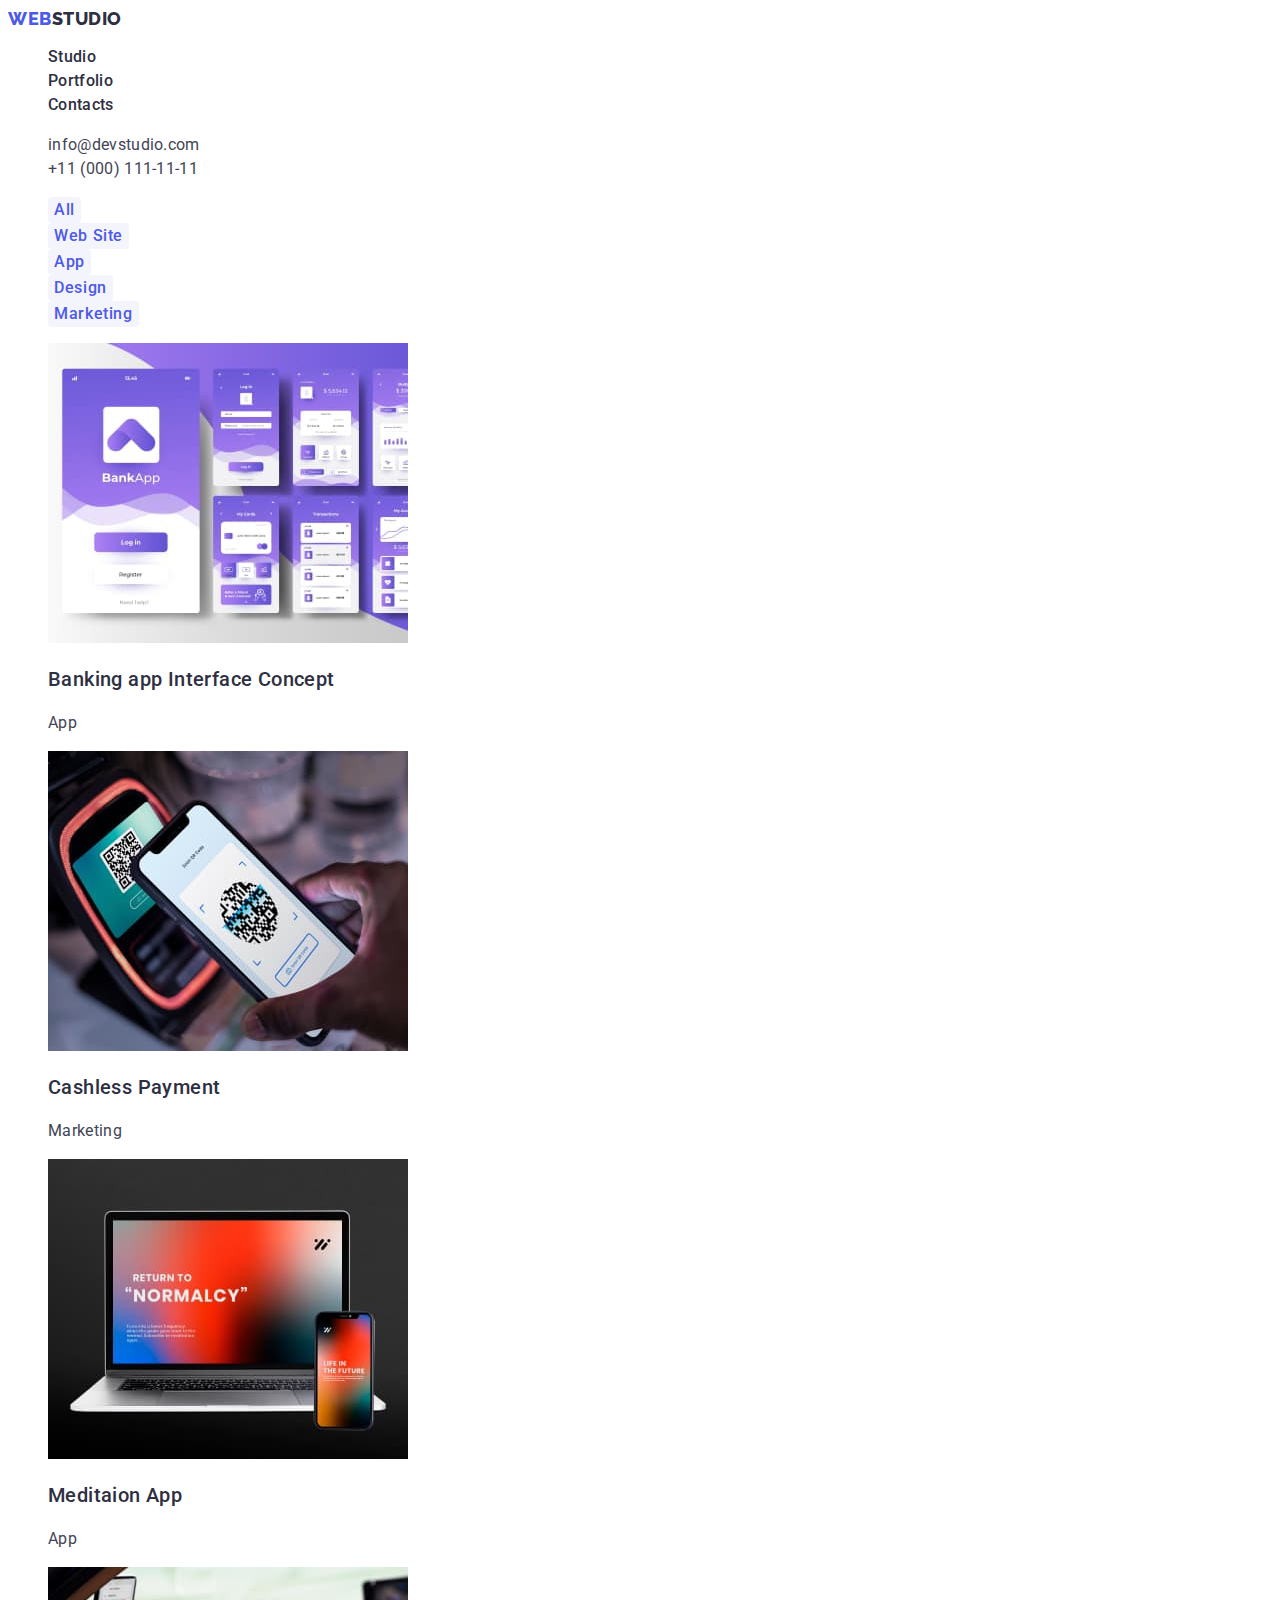
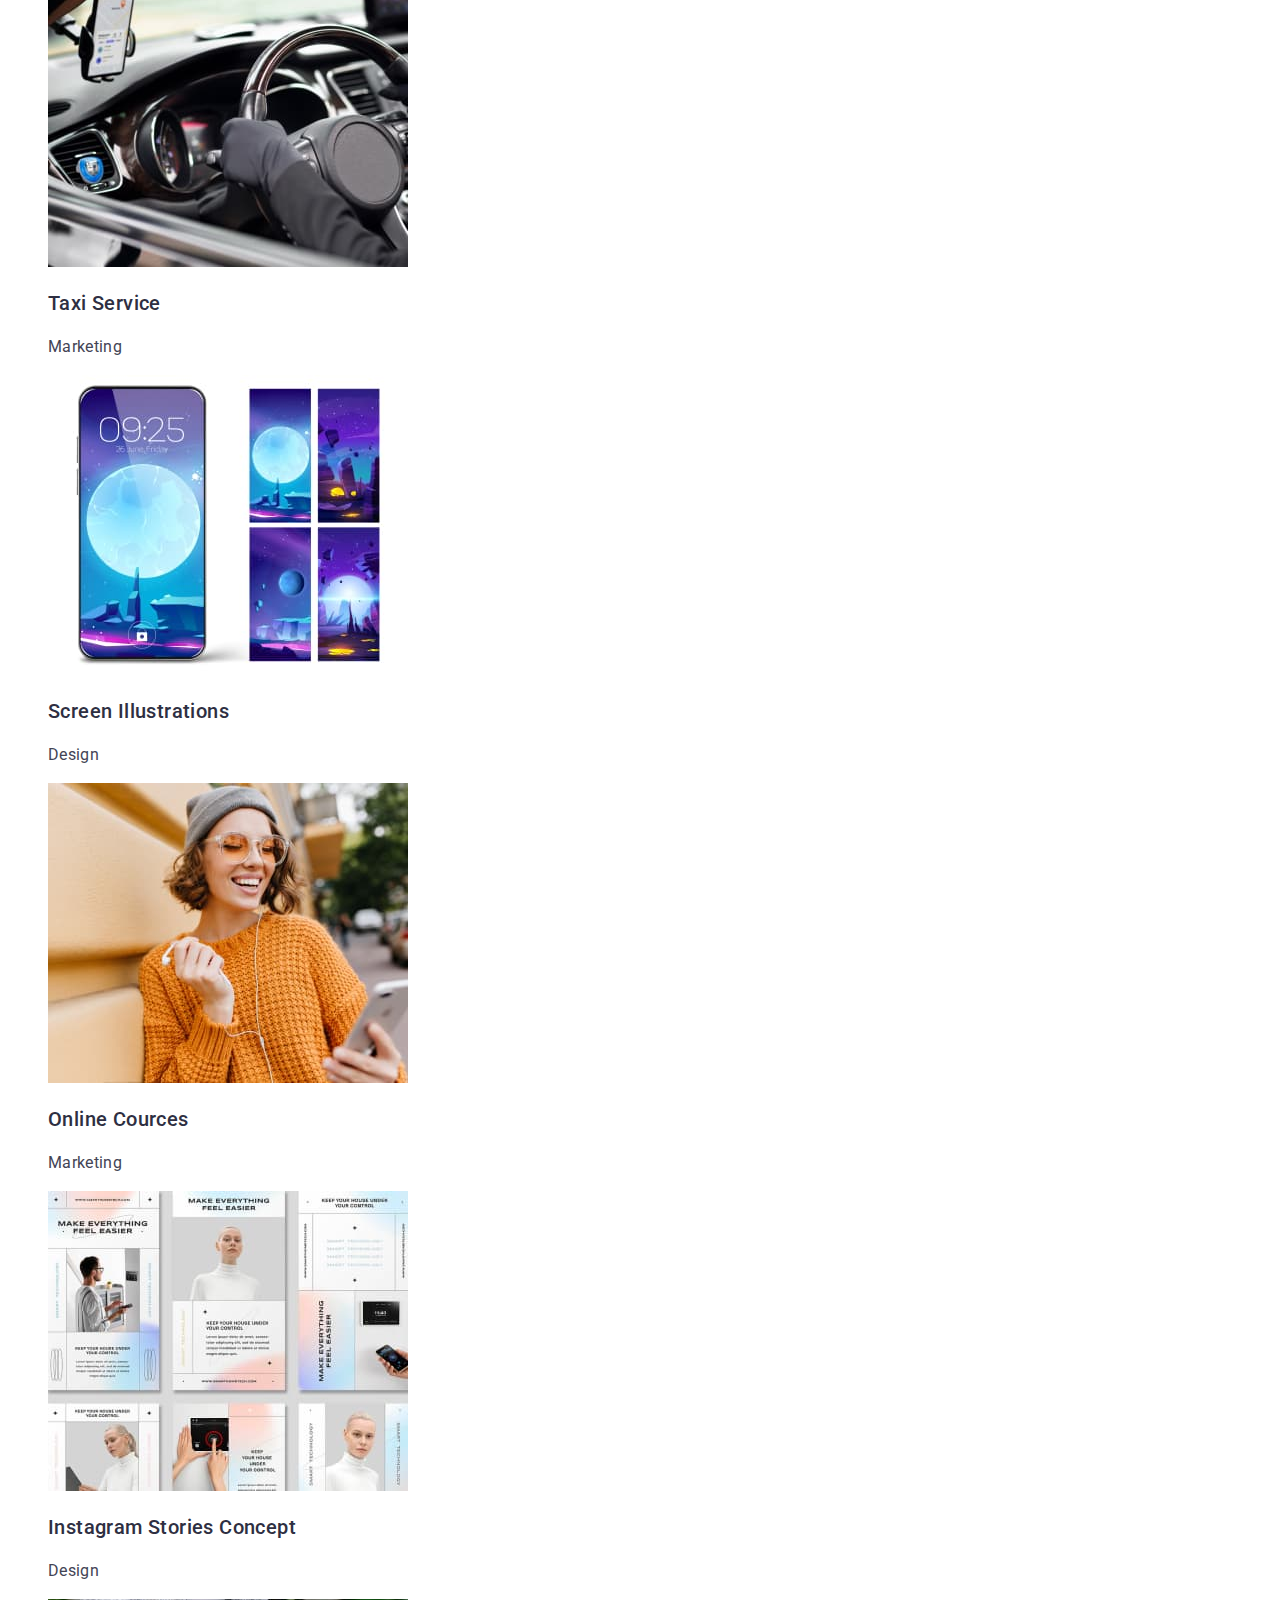
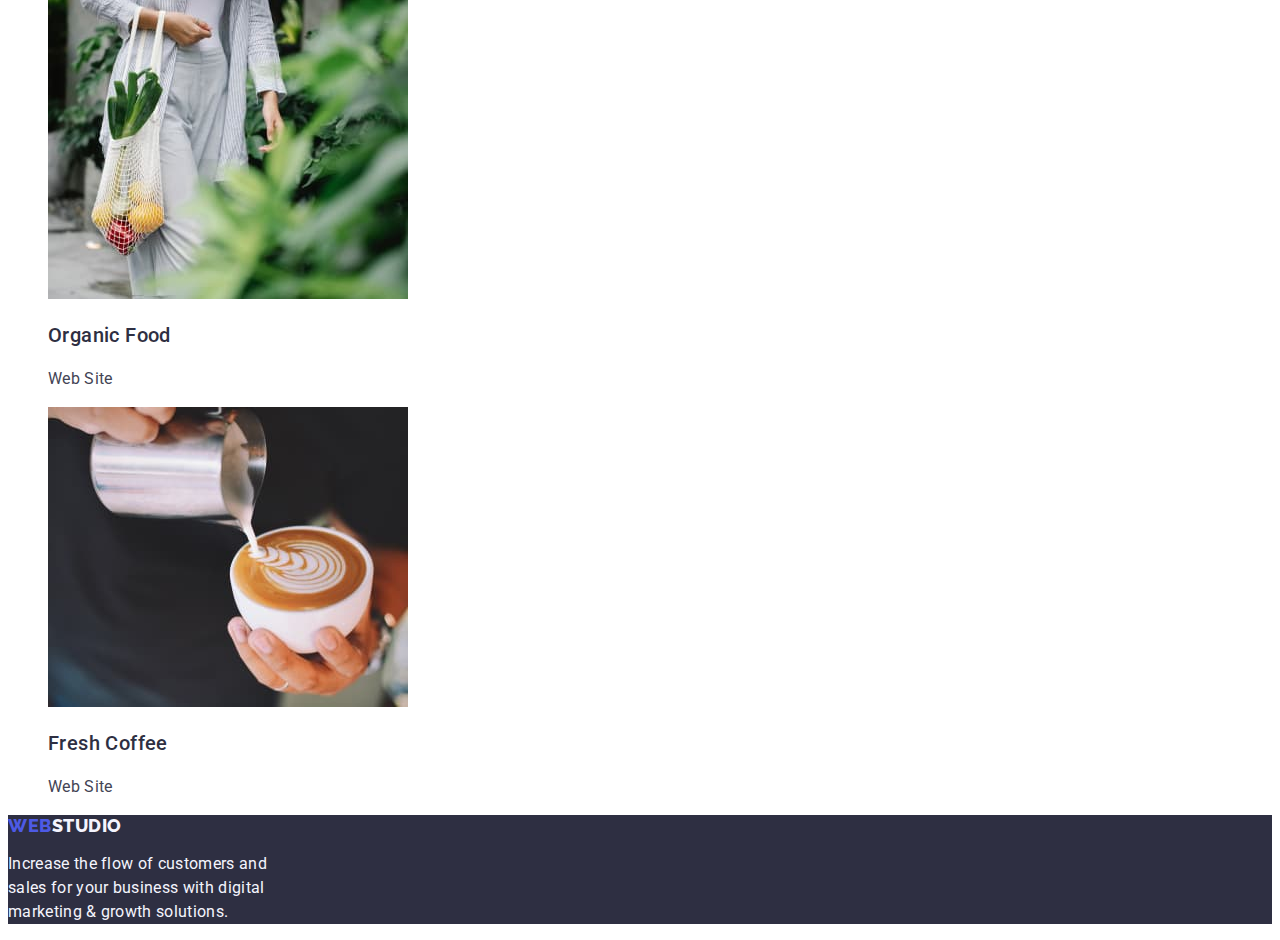
==== portfolio.html @ 58447810 "update html" ====
<!DOCTYPE html>
<html lang="en">
  <head>
    <title>WEBSTUDIO</title>
    <meta charset="UTF-8" />
    <meta name="description" content="website creator" />
    <link rel="stylesheet" href="css/styles.css" />
    <link
      href="https://fonts.googleapis.com/css2?family=Raleway:wght@800&family=Roboto:wght@400;500;700;900&display=swap"
      rel="stylesheet"
    />
  </head>
  <body>
    <!-- header section-->
    <header class="header-main">
      <nav class="header-main-nav">
        <a
          href="https://luciiifr.github.io/goit-markup-hw-02/"
          class="header-main-logo"
          ><span class="header-main-nav-span">WEB</span>STUDIO</a
        >
        <ul class="header-main-nav-ul">
          <li>
            <a href="https://luciiifr.github.io/goit-markup-hw-02/ml">Studio</a>
          </li>
          <li>
            <a
              href="https://luciiifr.github.io/goit-markup-hw-02/portfolio.html"
              >Portfolio</a
            >
          </li>
          <li><a href="/">Contacts</a></li>
        </ul>
      </nav>
      <address class="header-main-address">
        <ul>
          <li><a href="mailto:info@devstudio.com">info@devstudio.com</a></li>
          <li><a href="tel:+110001111111">+11 (000) 111-11-11</a></li>
        </ul>
      </address>
    </header>
    <main>
      <!-- filter section -->
      <section class="section-filter">
        <h2 hidden></h2>
        <ul>
          <li><button>All</button></li>
          <li><button>Web Site</button></li>
          <li><button>App</button></li>
          <li><button>Design</button></li>
          <li><button>Marketing</button></li>
        </ul>
      </section>
      <!-- portfolios section -->
      <section class="section-portfolios">
        <ul>
          <li>
            <img
              src="images/project-card-01.jpg"
              alt="Banking app Interface Concept"
              width="360"
              height="300"
            />
            <h3>Banking app Interface Concept</h3>
            <p>App</p>
          </li>
          <li>
            <img
              src="images/project-card-02.jpg"
              alt="Cashless Payment"
              width="360"
              height="300"
            />
            <h3>Cashless Payment</h3>
            <p>Marketing</p>
          </li>
          <li>
            <img
              src="images/project-card-03.jpg"
              alt="Meditaion App"
              width="360"
              height="300"
            />
            <h3>Meditaion App</h3>
            <p>App</p>
          </li>
          <li>
            <img
              src="images/project-card-04.jpg"
              alt="Taxi Service"
              width="360"
              height="300"
            />
            <h3>Taxi Service</h3>
            <p>Marketing</p>
          </li>
          <li>
            <img
              src="images/project-card-05.jpg"
              alt="Screen Illustrations"
              width="360"
              height="300"
            />
            <h3>Screen Illustrations</h3>
            <p>Design</p>
          </li>
          <li>
            <img
              src="images/project-card-06.jpg"
              alt="Online Cources"
              width="360"
              height="300"
            />
            <h3>Online Cources</h3>
            <p>Marketing</p>
          </li>
          <li>
            <img
              src="images/project-card-07.jpg"
              alt="Instagram Stories Concept"
              width="360"
              height="300"
            />
            <h3>Instagram Stories Concept</h3>
            <p>Design</p>
          </li>
          <li>
            <img
              src="images/project-card-08.jpg"
              alt="Organic Food"
              width="360"
              height="300"
            />
            <h3>Organic Food</h3>
            <p>Web Site</p>
          </li>
          <li>
            <img
              src="images/project-card-09.jpg"
              alt="Fresh Coffee"
              width="360"
              height="300"
            />
            <h3>Fresh Coffee</h3>
            <p>Web Site</p>
          </li>
        </ul>
      </section>
    </main>
    <!-- footer section -->
    <footer class="footer-main">
      <a href="https://luciiifr.github.io/goit-markup-hw-02/"
        ><span class="footer-main-span">WEB</span>STUDIO</a
      >
      <p>
        Increase the flow of customers and <br />
        sales for your business with digital <br />
        marketing & growth solutions.
      </p>
    </footer>
  </body>
</html>
---- css/styles.css ----
:root {
  --color-black: #000;
  --color-white: #ffffff;
  --color-cloud: #f4f4fd;
  --color-navyblue: #2e2f42;
  --color-slate: #434455;
  --color-iris: #4d5ae5;
  --color-ocean: #404bbf;
}

body {
  font-family: 'roboto', sans-serif;
  color: var(--color-navyblue);
}

/* WEBSTUDIO logo link */
.header-main-nav-span {
  color: var(--color-iris);
}

.header-main-nav > a {
  color: var(--color-navyblue);
  text-decoration: none;
  font-family: 'raleway', sans-serif;
  font-size: 18px;
  font-weight: 800;
  line-height: 21px;
  letter-spacing: 0.54px;
  text-transform: uppercase;
}

/* navigation links */
.header-main-nav-ul a {
  color: var(--color-navyblue);
  text-decoration: none;
  font-family: 'roboto', sans-serif;
  font-size: 16px;
  font-weight: 500;
  line-height: 24px;
  letter-spacing: 0.32px;
}

.header-main ul {
  list-style: none;
}

/* address links */
.header-main-address a {
  color: var(--color-slate);
  text-decoration: none;
  font-family: 'roboto', sans-serif;
  font-size: 16px;
  font-style: normal;
  line-height: 24px;
  letter-spacing: 0.32px;
}

.header-main-nav-ul a:hover,
.header-main-address a:hover {
  color: var(--color-ocean);
}

/* hero section */
.hero {
  background-color: var(--color-navyblue);
}

.hero-h1 {
  color: var(--color-white);
  text-align: center;
  font-size: 56px;
  font-weight: 700;
  line-height: 60px;
  letter-spacing: 1.12px;
}

.hero-button {
  color: var(--color-white);
  font-family: 'roboto', sans-serif;
  font-size: 16px;
  font-weight: 500;
  line-height: 24px;
  letter-spacing: 0.64px;
  background-color: var(--color-iris);
  cursor: pointer;
  border: 0;
  border-radius: 4px;
}

.hero-button:hover {
  background-color: var(--color-ocean);
}

/* first section */
.section-about ul {
  list-style: none;
}

.section-about h3 {
  font-size: 20px;
  font-weight: 500;
  line-height: 24px;
  letter-spacing: 0.4px;
}

.section-about p {
  color: var(--color-slate);
  font-family: Roboto;
  font-size: 16px;
  line-height: 24px;
  letter-spacing: 0.32px;
}

/* second section */
.section-what-we-do h2 {
  text-align: center;
  font-family: Roboto;
  font-size: 36px;
  font-weight: 700;
  line-height: 40px;
  letter-spacing: 0.72px;
  text-transform: capitalize;
}

.section-what-we-do ul {
  list-style: none;
}

/* third section */
.section-our-team {
  background-color: var(--color-cloud);
}

.section-our-team h2 {
  text-align: center;
  font-family: Roboto;
  font-size: 36px;
  font-weight: 700;
  line-height: 40px;
  letter-spacing: 0.72px;
  text-transform: capitalize;
}

.section-our-team ul {
  list-style: none;
}

.section-our-team h3 {
  text-align: center;
  font-family: Roboto;
  font-size: 20px;
  font-weight: 500;
  line-height: 24px;
  letter-spacing: 0.4px;
}

.section-our-team p {
  text-align: center;
  font-family: Roboto;
  font-size: 16px;
  line-height: 24px;
  letter-spacing: 0.32px;
}

/* footer section */
.footer-main {
  background-color: var(--color-navyblue);
}

.footer-main-span {
  color: var(--color-iris);
}

.footer-main a {
  color: var(--color-cloud);
  text-decoration: none;
  font-family: 'raleway', sans-serif;
  font-size: 18px;
  font-weight: 800;
  line-height: 21px;
  letter-spacing: 0.54px;
  text-transform: uppercase;
}

.footer-main p {
  color: var(--color-cloud);
  font-size: 16px;
  line-height: 24px;
  letter-spacing: 0.32px;
}

/* portfolio.html */

/* filter section */
.section-filter ul {
  list-style: none;
}

.section-filter button {
  color: var(--color-iris);
  font-family: 'roboto', sans-serif;
  font-size: 16px;
  font-weight: 500;
  line-height: 24px;
  letter-spacing: 0.64px;
  background-color: var(--color-cloud);
  border-radius: 4px;
  border: 0;
}

.section-filter button:hover {
  background-color: var(--color-ocean);
  color: var(--color-white);
}

/* portfolios section */
.section-portfolios ul {
  list-style: none;
}

.section-portfolios h3 {
  font-size: 20px;
  font-weight: 500;
  line-height: 24px;
  letter-spacing: 0.4px;
}

.section-portfolios p {
  color: var(--color-slate);
  font-size: 16px;
  line-height: 24px;
  letter-spacing: 0.32px;
}
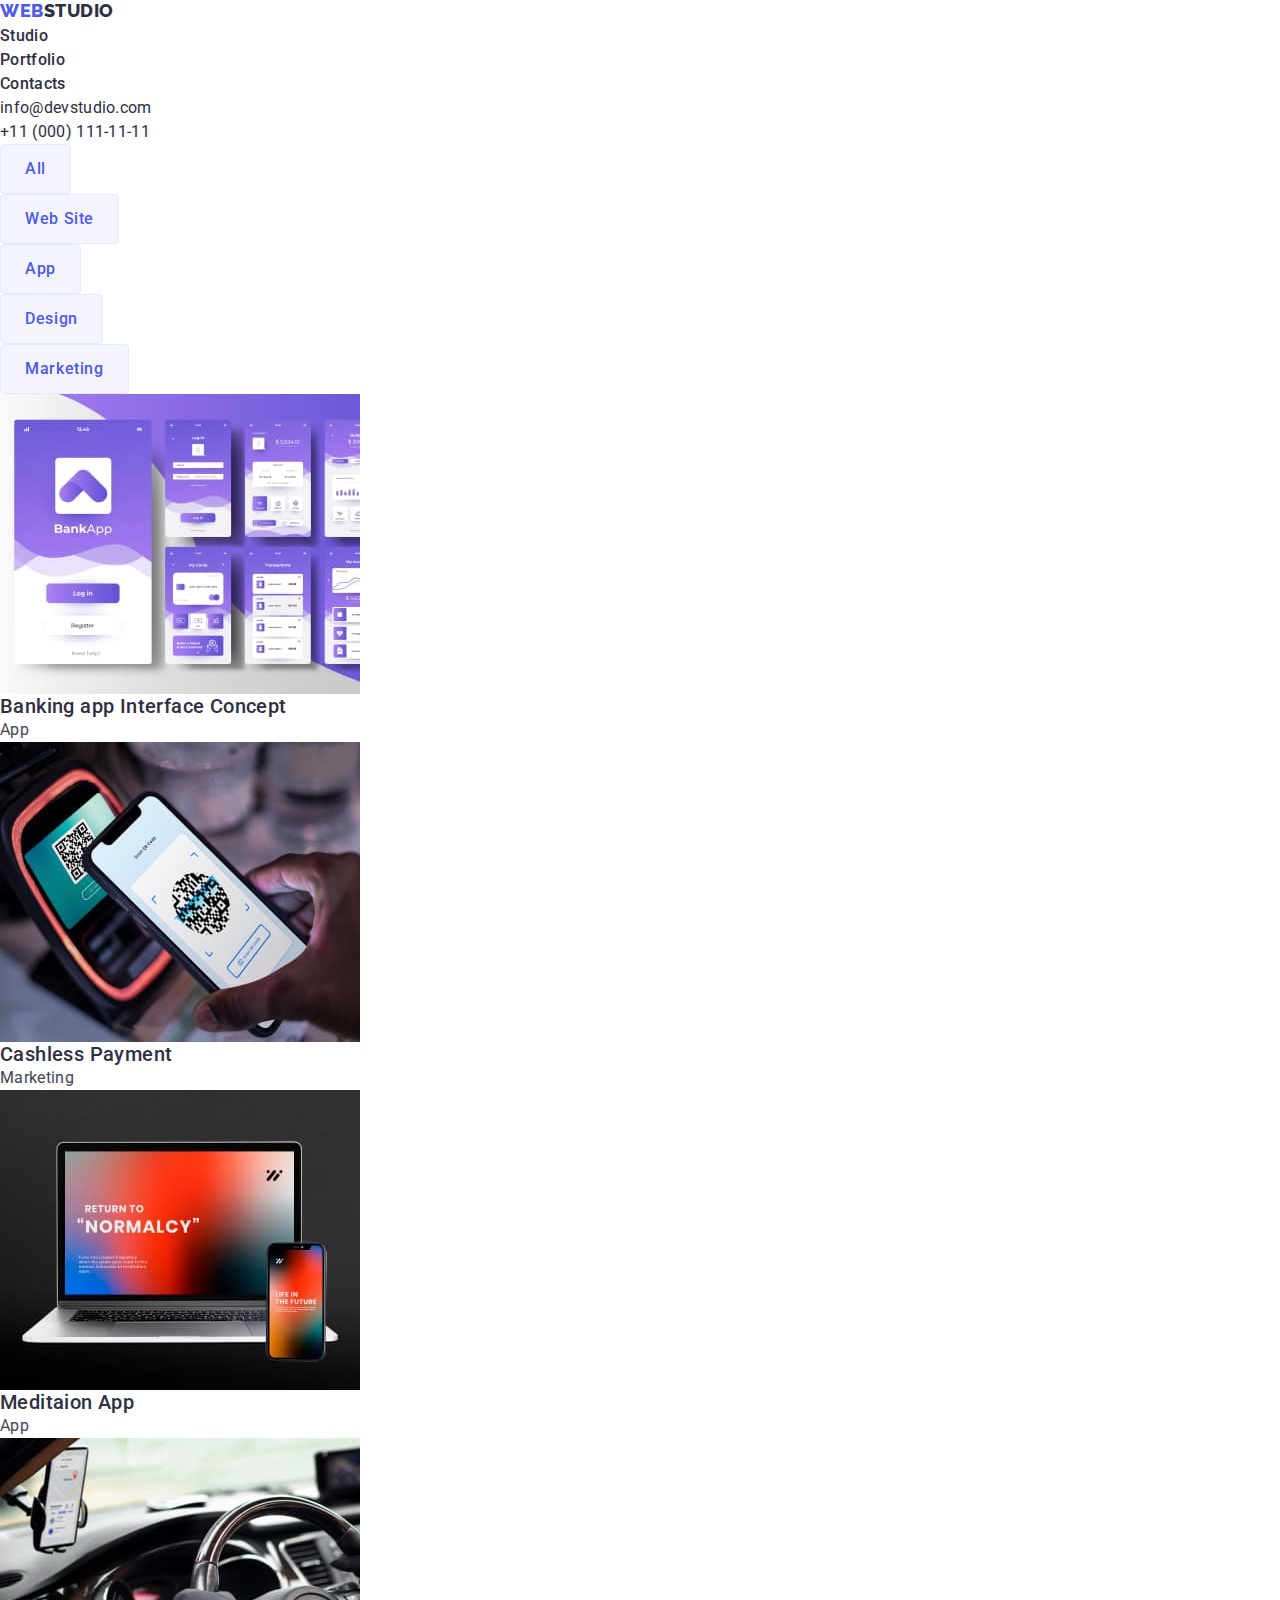
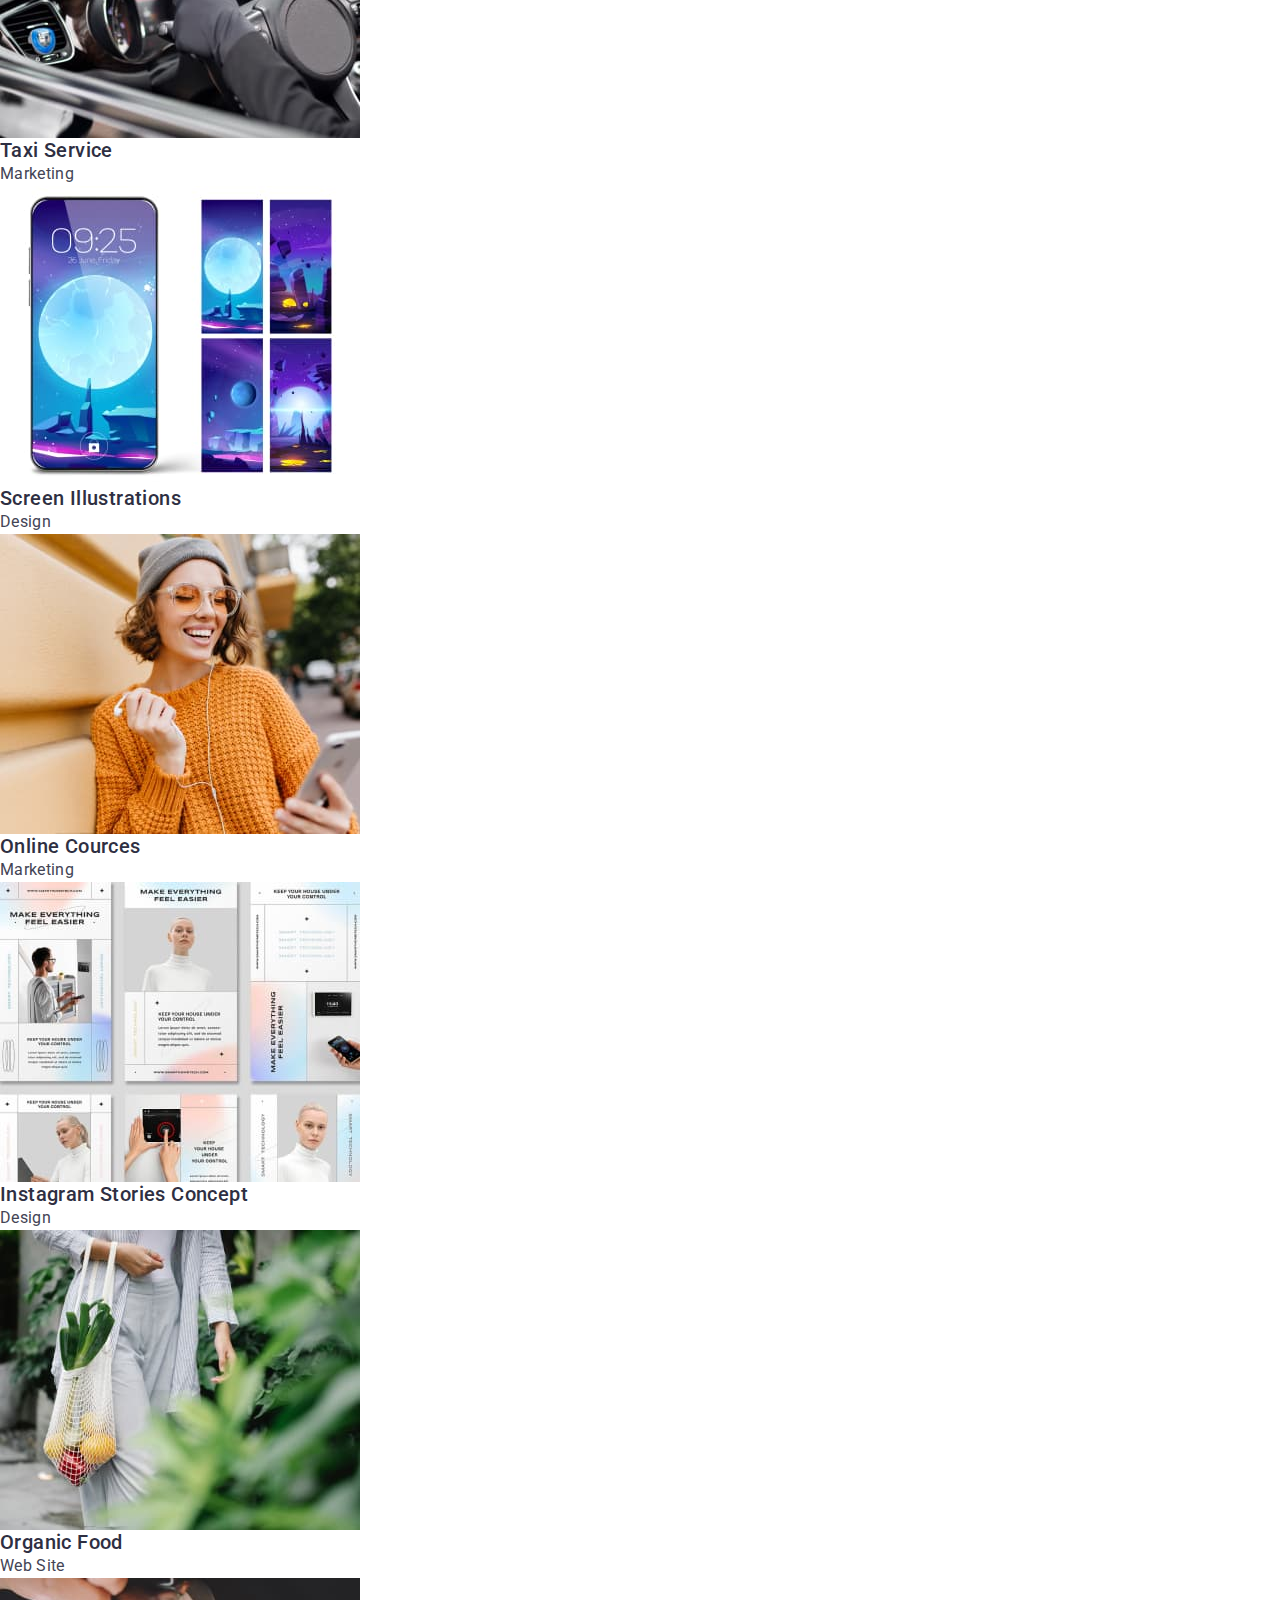
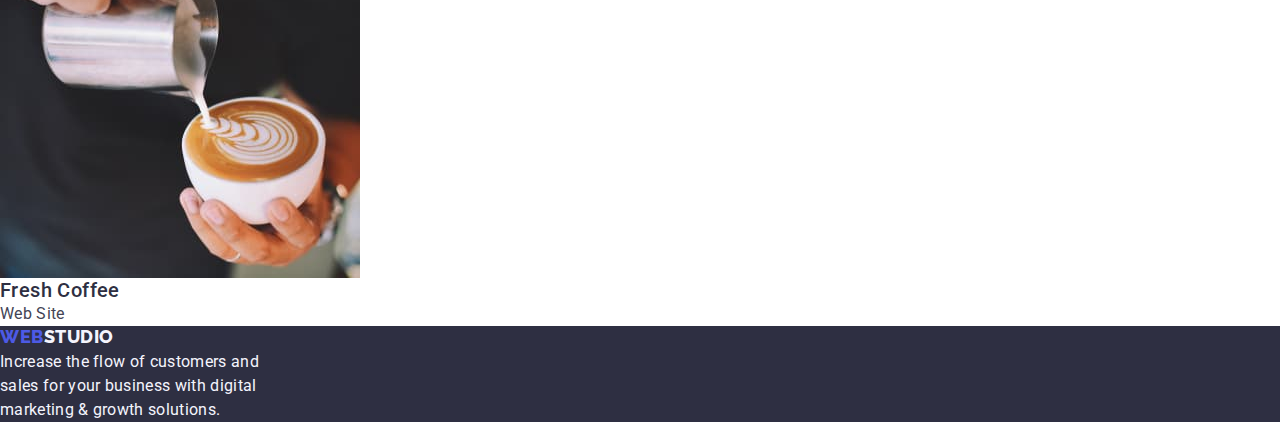
==== commit cfbcd2d1: "update" ====
--- a/portfolio.html
+++ b/portfolio.html
@@ -12,147 +12,183 @@
   </head>
   <body>
     <!-- header section-->
-    <header class="header-main">
-      <nav class="header-main-nav">
-        <a
-          href="https://luciiifr.github.io/goit-markup-hw-02/"
-          class="header-main-logo"
-          ><span class="header-main-nav-span">WEB</span>STUDIO</a
+    <header class="header">
+      <nav class="nav">
+        <a class="nav-logo" href="https://luciiifr.github.io/goit-markup-hw-02/"
+          ><span class="nav-logo-span">WEB</span>STUDIO</a
         >
-        <ul class="header-main-nav-ul">
-          <li>
-            <a href="https://luciiifr.github.io/goit-markup-hw-02/ml">Studio</a>
+        <ul class="nav-list">
+          <li class="nav-list-item">
+            <a
+              class="nav-link"
+              href="https://luciiifr.github.io/goit-markup-hw-02/"
+              >Studio</a
+            >
           </li>
-          <li>
+          <li class="nav-list-item">
             <a
-              href="https://luciiifr.github.io/goit-markup-hw-02/portfolio.html"
+              class="nav-link"
+              href="https://luciiifr.github.io/goit-markup-hw-02/portfolio.html/"
               >Portfolio</a
             >
           </li>
-          <li><a href="/">Contacts</a></li>
+          <li class="nav-list-item">
+            <a class="nav-link" href="/">Contacts</a>
+          </li>
         </ul>
       </nav>
-      <address class="header-main-address">
-        <ul>
-          <li><a href="mailto:info@devstudio.com">info@devstudio.com</a></li>
-          <li><a href="tel:+110001111111">+11 (000) 111-11-11</a></li>
+      <address class="address">
+        <ul class="address-list">
+          <li class="address-list-item">
+            <a class="address-link" href="mailto:info@devstudio.com"
+              >info@devstudio.com</a
+            >
+          </li>
+          <li class="address-list-item">
+            <a class="address-link" href="tel:+110001111111"
+              >+11 (000) 111-11-11</a
+            >
+          </li>
         </ul>
       </address>
     </header>
     <main>
       <!-- filter section -->
-      <section class="section-filter">
+      <section class="filter">
         <h2 hidden></h2>
-        <ul>
-          <li><button>All</button></li>
-          <li><button>Web Site</button></li>
-          <li><button>App</button></li>
-          <li><button>Design</button></li>
-          <li><button>Marketing</button></li>
+        <ul class="filter-list">
+          <li class="filter-list-item">
+            <button class="filter-item-button">All</button>
+          </li>
+          <li class="filter-list-item">
+            <button class="filter-item-button">Web Site</button>
+          </li>
+          <li class="filter-list-item">
+            <button class="filter-item-button">App</button>
+          </li>
+          <li class="filter-list-item">
+            <button class="filter-item-button">Design</button>
+          </li>
+          <li class="filter-list-item">
+            <button class="filter-item-button">Marketing</button>
+          </li>
         </ul>
       </section>
       <!-- portfolios section -->
-      <section class="section-portfolios">
-        <ul>
-          <li>
+      <section class="portfolio">
+        <ul class="portfolio-list">
+          <li class="portfolio-list-item">
             <img
+              class="portfolio-item-image"
               src="images/project-card-01.jpg"
               alt="Banking app Interface Concept"
               width="360"
               height="300"
             />
-            <h3>Banking app Interface Concept</h3>
-            <p>App</p>
+            <h3 class="portfolio-item-heading">
+              Banking app Interface Concept
+            </h3>
+            <p class="portfolio-item-description">App</p>
           </li>
-          <li>
+          <li class="portfolio-list-item">
             <img
+              class="portfolio-item-image"
               src="images/project-card-02.jpg"
               alt="Cashless Payment"
               width="360"
               height="300"
             />
-            <h3>Cashless Payment</h3>
-            <p>Marketing</p>
+            <h3 class="portfolio-item-heading">Cashless Payment</h3>
+            <p class="portfolio-item-description">Marketing</p>
           </li>
-          <li>
+          <li class="portfolio-list-item">
             <img
+              class="portfolio-item-image"
               src="images/project-card-03.jpg"
               alt="Meditaion App"
               width="360"
               height="300"
             />
-            <h3>Meditaion App</h3>
-            <p>App</p>
+            <h3 class="portfolio-item-heading">Meditaion App</h3>
+            <p class="portfolio-item-description">App</p>
           </li>
-          <li>
+          <li class="portfolio-list-item">
             <img
+              class="portfolio-item-image"
               src="images/project-card-04.jpg"
               alt="Taxi Service"
               width="360"
               height="300"
             />
-            <h3>Taxi Service</h3>
-            <p>Marketing</p>
+            <h3 class="portfolio-item-heading">Taxi Service</h3>
+            <p class="portfolio-item-description">Marketing</p>
           </li>
-          <li>
+          <li class="portfolio-list-item">
             <img
+              class="portfolio-item-image"
               src="images/project-card-05.jpg"
               alt="Screen Illustrations"
               width="360"
               height="300"
             />
-            <h3>Screen Illustrations</h3>
-            <p>Design</p>
+            <h3 class="portfolio-item-heading">Screen Illustrations</h3>
+            <p class="portfolio-item-description">Design</p>
           </li>
-          <li>
+          <li class="portfolio-list-item">
             <img
+              class="portfolio-item-image"
               src="images/project-card-06.jpg"
               alt="Online Cources"
               width="360"
               height="300"
             />
-            <h3>Online Cources</h3>
-            <p>Marketing</p>
+            <h3 class="portfolio-item-heading">Online Cources</h3>
+            <p class="portfolio-item-description">Marketing</p>
           </li>
-          <li>
+          <li class="portfolio-list-item">
             <img
+              class="portfolio-item-image"
               src="images/project-card-07.jpg"
               alt="Instagram Stories Concept"
               width="360"
               height="300"
             />
-            <h3>Instagram Stories Concept</h3>
-            <p>Design</p>
+            <h3 class="portfolio-item-heading">Instagram Stories Concept</h3>
+            <p class="portfolio-item-description">Design</p>
           </li>
-          <li>
+          <li class="portfolio-list-item">
             <img
+              class="portfolio-item-image"
               src="images/project-card-08.jpg"
               alt="Organic Food"
               width="360"
               height="300"
             />
-            <h3>Organic Food</h3>
-            <p>Web Site</p>
+            <h3 class="portfolio-item-heading">Organic Food</h3>
+            <p class="portfolio-item-description">Web Site</p>
           </li>
-          <li>
+          <li class="portfolio-list-item">
             <img
+              class="portfolio-item-image"
               src="images/project-card-09.jpg"
               alt="Fresh Coffee"
               width="360"
               height="300"
             />
-            <h3>Fresh Coffee</h3>
-            <p>Web Site</p>
+            <h3 class="portfolio-item-heading">Fresh Coffee</h3>
+            <p class="portfolio-item-description">Web Site</p>
           </li>
         </ul>
       </section>
     </main>
     <!-- footer section -->
-    <footer class="footer-main">
-      <a href="https://luciiifr.github.io/goit-markup-hw-02/"
-        ><span class="footer-main-span">WEB</span>STUDIO</a
+    <footer class="footer">
+      <a
+        class="footer-logo"
+        href="https://luciiifr.github.io/goit-markup-hw-02/"
+        ><span class="footer-logo-span">WEB</span>STUDIO</a
       >
-      <p>
+      <p class="footer-description">
         Increase the flow of customers and <br />
         sales for your business with digital <br />
         marketing & growth solutions.
--- a/css/styles.css
+++ b/css/styles.css
@@ -1,25 +1,204 @@
+* {
+  margin: 0;
+  padding: 0;
+  box-sizing: border-box;
+}
+
+body {
+  font-family: 'roboto', sans-serif;
+  color: var(--navyblue-color);
+  font-size: 16px;
+  font-style: normal;
+  font-weight: 400;
+  line-height: 24px;
+  letter-spacing: 0.32px;
+}
+
+img {
+  display: block;
+  max-width: 100%;
+  height: auto;
+}
+
+h1,
+h2,
+h3,
+h4,
+h5,
+h6,
+p,
+ul {
+  margin: 0;
+  padding: 0;
+}
+
+a {
+  text-decoration: none;
+  color: inherit;
+}
+
 :root {
-  --color-black: #000;
-  --color-white: #ffffff;
-  --color-cloud: #f4f4fd;
-  --color-navyblue: #2e2f42;
-  --color-slate: #434455;
-  --color-iris: #4d5ae5;
-  --color-ocean: #404bbf;
-}
-
-body {
-  font-family: 'roboto', sans-serif;
-  color: var(--color-navyblue);
+  --black-color: #000;
+  --white-color: #ffffff;
+  --cloud-color: #f4f4fd;
+  --cornflower-color: #e7e9fc;
+  --navyblue-color: #2e2f42;
+  --slate-color: #434455;
+  --iris-color: #4d5ae5;
+  --ocean-color: #404bbf;
 }
 
 /* WEBSTUDIO logo link */
-.header-main-nav-span {
-  color: var(--color-iris);
-}
-
-.header-main-nav > a {
-  color: var(--color-navyblue);
+.nav-logo-span {
+  color: var(--iris-color);
+}
+
+.nav-logo {
+  color: var(--navyblue-color);
+  font-family: 'raleway', sans-serif;
+  font-size: 18px;
+  font-weight: 800;
+  line-height: 21px;
+  letter-spacing: 0.54px;
+  text-transform: uppercase;
+}
+
+/* navigation links */
+.nav-link {
+  color: var(--navyblue-color);
+  font-family: 'roboto', sans-serif;
+  font-size: 16px;
+  font-weight: 500;
+  line-height: 24px;
+  letter-spacing: 0.32px;
+}
+
+.nav-list {
+  list-style: none;
+}
+
+/* address links */
+.address-link {
+  color: var(--color-slate);
+  text-decoration: none;
+  font-family: 'roboto', sans-serif;
+  font-size: 16px;
+  font-style: normal;
+  line-height: 24px;
+  letter-spacing: 0.32px;
+}
+
+.nav-link:hover,
+.address-link:hover {
+  color: var(--ocean-color);
+}
+
+/* hero section */
+.hero {
+  background-color: var(--navyblue-color);
+}
+
+.hero-heading {
+  color: var(--white-color);
+  text-align: center;
+  font-size: 56px;
+  font-weight: 700;
+  line-height: 60px;
+  letter-spacing: 1.12px;
+}
+
+.hero-button {
+  color: var(--white-color);
+  font-family: 'roboto', sans-serif;
+  font-size: 16px;
+  font-weight: 500;
+  line-height: 24px;
+  letter-spacing: 0.64px;
+  background-color: var(--iris-color);
+  cursor: pointer;
+  border: 0;
+  border-radius: 4px;
+  box-shadow: 0px 4px 4px 0px rgba(0, 0, 0, 0.15);
+  padding: 16px 32px;
+}
+
+.hero-button:hover {
+  background-color: var(--ocean-color);
+}
+
+/* first section */
+.about-list {
+  list-style: none;
+}
+
+.about-heading {
+  font-size: 20px;
+  font-weight: 500;
+  line-height: 24px;
+  letter-spacing: 0.4px;
+}
+
+.about-description {
+  color: var(--color-slate);
+  font-size: 16px;
+  line-height: 24px;
+  letter-spacing: 0.32px;
+}
+
+/* second section */
+.service-heading {
+  text-align: center;
+  font-size: 36px;
+  font-weight: 700;
+  line-height: 40px;
+  letter-spacing: 0.72px;
+  text-transform: capitalize;
+}
+
+.service-list {
+  list-style: none;
+}
+
+/* third section */
+.team {
+  background-color: var(--cloud-color);
+}
+
+.team-heading {
+  text-align: center;
+  font-size: 36px;
+  font-weight: 700;
+  line-height: 40px;
+  letter-spacing: 0.72px;
+  text-transform: capitalize;
+}
+
+.team-list {
+  list-style: none;
+}
+
+.team-item-heading {
+  text-align: center;
+  font-size: 20px;
+  font-weight: 500;
+  line-height: 24px;
+  letter-spacing: 0.4px;
+}
+
+.team-item-description {
+  text-align: center;
+  font-size: 16px;
+  line-height: 24px;
+  letter-spacing: 0.32px;
+}
+
+/* footer section */
+.footer {
+  background-color: var(--navyblue-color);
+}
+
+.footer-logo {
+  color: var(--cloud-color);
   text-decoration: none;
   font-family: 'raleway', sans-serif;
   font-size: 18px;
@@ -29,205 +208,58 @@
   text-transform: uppercase;
 }
 
-/* navigation links */
-.header-main-nav-ul a {
-  color: var(--color-navyblue);
-  text-decoration: none;
-  font-family: 'roboto', sans-serif;
-  font-size: 16px;
-  font-weight: 500;
-  line-height: 24px;
-  letter-spacing: 0.32px;
-}
-
-.header-main ul {
-  list-style: none;
-}
-
-/* address links */
-.header-main-address a {
-  color: var(--color-slate);
-  text-decoration: none;
-  font-family: 'roboto', sans-serif;
-  font-size: 16px;
-  font-style: normal;
-  line-height: 24px;
-  letter-spacing: 0.32px;
-}
-
-.header-main-nav-ul a:hover,
-.header-main-address a:hover {
-  color: var(--color-ocean);
-}
-
-/* hero section */
-.hero {
-  background-color: var(--color-navyblue);
-}
-
-.hero-h1 {
-  color: var(--color-white);
-  text-align: center;
-  font-size: 56px;
-  font-weight: 700;
-  line-height: 60px;
-  letter-spacing: 1.12px;
-}
-
-.hero-button {
-  color: var(--color-white);
+.footer-logo-span {
+  color: var(--iris-color);
+}
+
+.footer-description {
+  color: var(--cloud-color);
+  font-size: 16px;
+  line-height: 24px;
+  letter-spacing: 0.32px;
+}
+
+/* portfolio.html */
+
+/* filter section */
+.filter-list {
+  list-style: none;
+}
+
+.filter-item-button {
+  color: var(--iris-color);
   font-family: 'roboto', sans-serif;
   font-size: 16px;
   font-weight: 500;
   line-height: 24px;
   letter-spacing: 0.64px;
-  background-color: var(--color-iris);
+  background-color: var(--cloud-color);
+  border-radius: 4px;
+  border: 1px solid var(--cornflower-color);
+  padding: 12px 24px;
+}
+
+.filter-item-button:hover {
   cursor: pointer;
-  border: 0;
-  border-radius: 4px;
-}
-
-.hero-button:hover {
-  background-color: var(--color-ocean);
-}
-
-/* first section */
-.section-about ul {
-  list-style: none;
-}
-
-.section-about h3 {
+  background-color: var(--ocean-color);
+  color: var(--white-color);
+}
+
+/* portfolios section */
+.portfolio-list {
+  list-style: none;
+}
+
+.portfolio-item-heading {
   font-size: 20px;
   font-weight: 500;
   line-height: 24px;
   letter-spacing: 0.4px;
 }
 
-.section-about p {
-  color: var(--color-slate);
-  font-family: Roboto;
-  font-size: 16px;
-  line-height: 24px;
-  letter-spacing: 0.32px;
-}
-
-/* second section */
-.section-what-we-do h2 {
-  text-align: center;
-  font-family: Roboto;
-  font-size: 36px;
-  font-weight: 700;
-  line-height: 40px;
-  letter-spacing: 0.72px;
-  text-transform: capitalize;
-}
-
-.section-what-we-do ul {
-  list-style: none;
-}
-
-/* third section */
-.section-our-team {
-  background-color: var(--color-cloud);
-}
-
-.section-our-team h2 {
-  text-align: center;
-  font-family: Roboto;
-  font-size: 36px;
-  font-weight: 700;
-  line-height: 40px;
-  letter-spacing: 0.72px;
-  text-transform: capitalize;
-}
-
-.section-our-team ul {
-  list-style: none;
-}
-
-.section-our-team h3 {
-  text-align: center;
-  font-family: Roboto;
-  font-size: 20px;
-  font-weight: 500;
-  line-height: 24px;
-  letter-spacing: 0.4px;
-}
-
-.section-our-team p {
-  text-align: center;
-  font-family: Roboto;
-  font-size: 16px;
-  line-height: 24px;
-  letter-spacing: 0.32px;
-}
-
-/* footer section */
-.footer-main {
-  background-color: var(--color-navyblue);
-}
-
-.footer-main-span {
-  color: var(--color-iris);
-}
-
-.footer-main a {
-  color: var(--color-cloud);
-  text-decoration: none;
-  font-family: 'raleway', sans-serif;
-  font-size: 18px;
-  font-weight: 800;
-  line-height: 21px;
-  letter-spacing: 0.54px;
-  text-transform: uppercase;
-}
-
-.footer-main p {
-  color: var(--color-cloud);
-  font-size: 16px;
-  line-height: 24px;
-  letter-spacing: 0.32px;
-}
-
-/* portfolio.html */
-
-/* filter section */
-.section-filter ul {
-  list-style: none;
-}
-
-.section-filter button {
-  color: var(--color-iris);
-  font-family: 'roboto', sans-serif;
-  font-size: 16px;
-  font-weight: 500;
-  line-height: 24px;
-  letter-spacing: 0.64px;
-  background-color: var(--color-cloud);
-  border-radius: 4px;
-  border: 0;
-}
-
-.section-filter button:hover {
-  background-color: var(--color-ocean);
-  color: var(--color-white);
-}
-
-/* portfolios section */
-.section-portfolios ul {
-  list-style: none;
-}
-
-.section-portfolios h3 {
-  font-size: 20px;
-  font-weight: 500;
-  line-height: 24px;
-  letter-spacing: 0.4px;
-}
-
-.section-portfolios p {
-  color: var(--color-slate);
-  font-size: 16px;
-  line-height: 24px;
-  letter-spacing: 0.32px;
-}
+.portfolio-item-description {
+  color: var(--slate-color);
+  font-size: 16px;
+  line-height: 24px;
+  letter-spacing: 0.32px;
+}
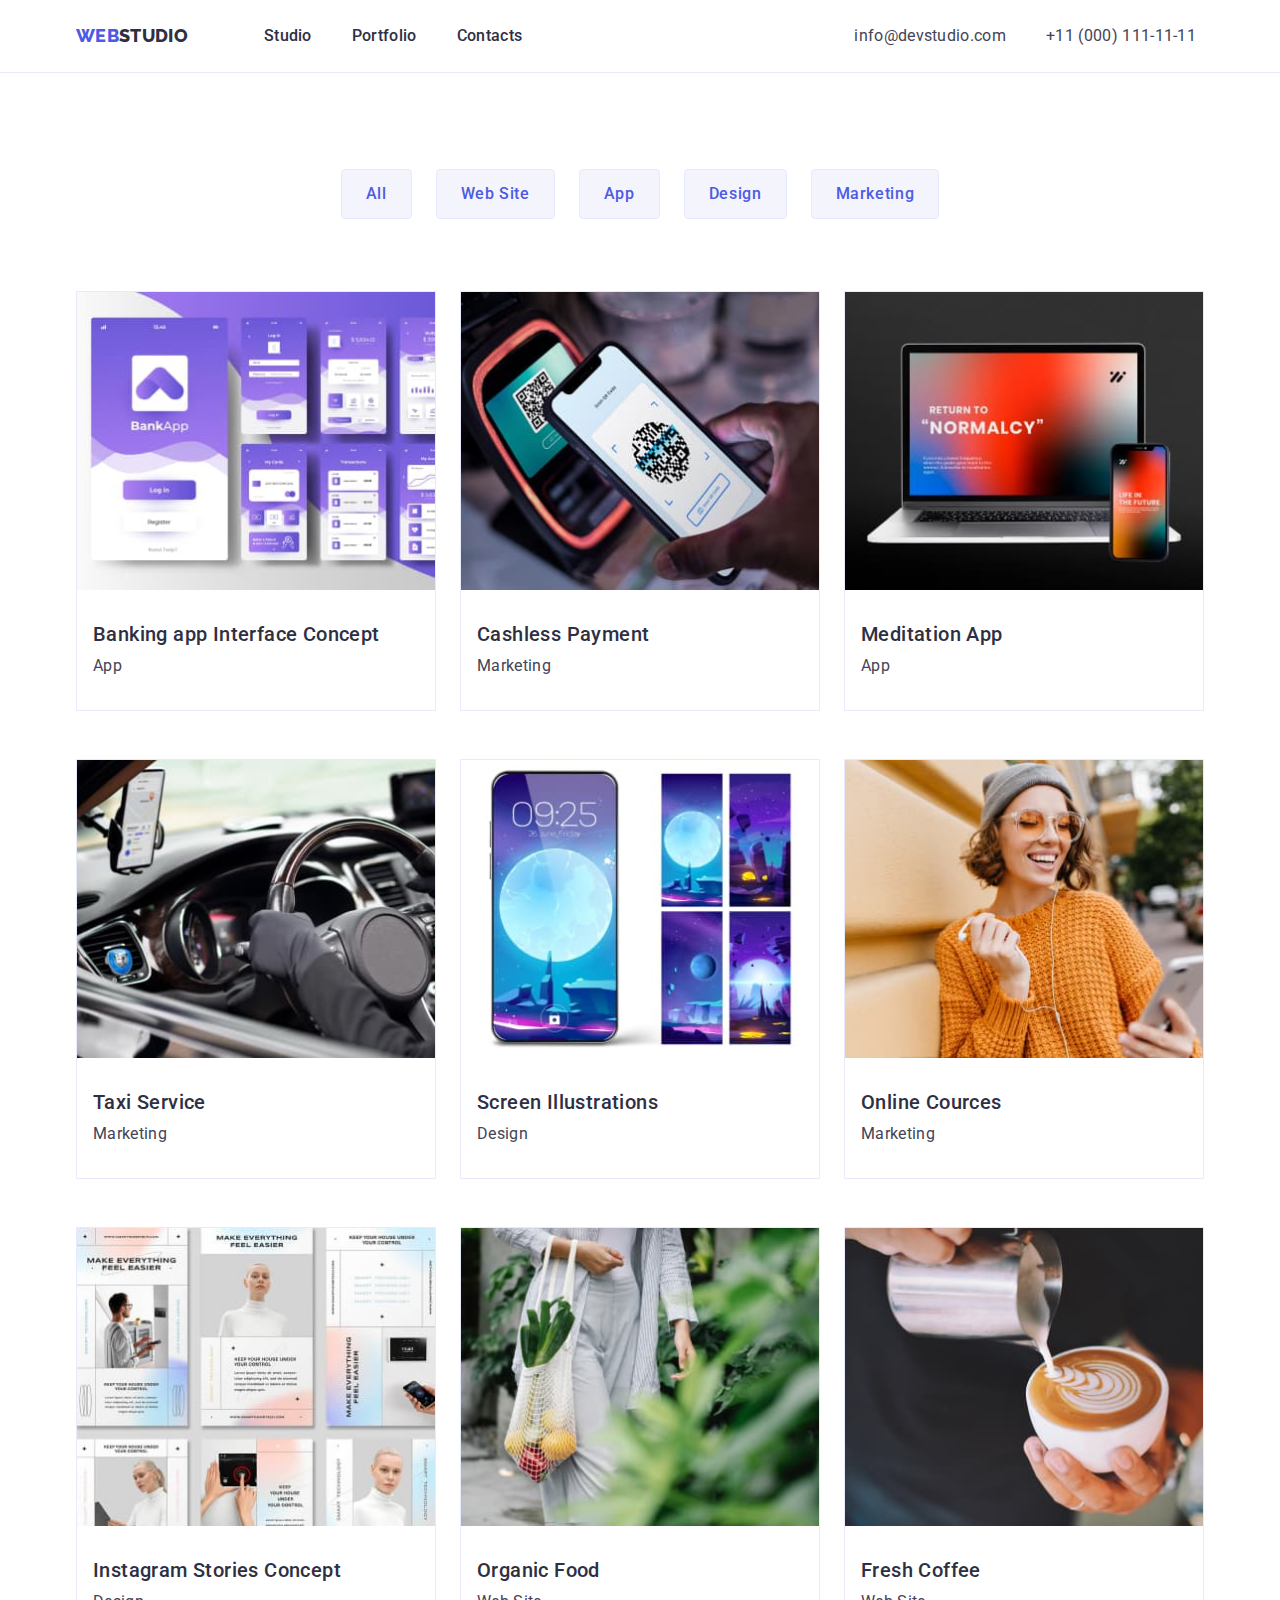
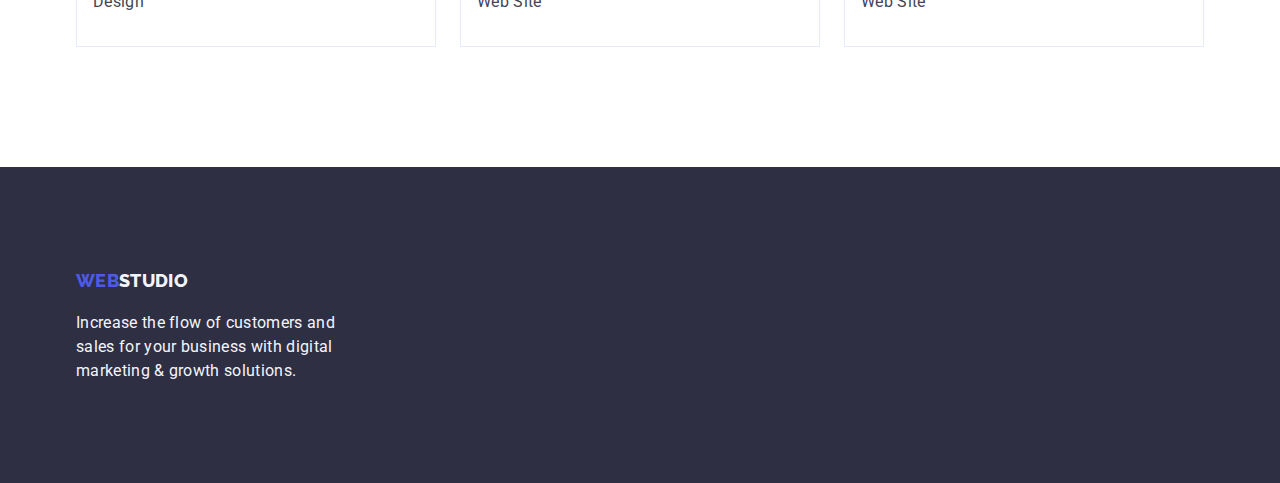
==== commit 11fe9642: "update add new features" ====
--- a/portfolio.html
+++ b/portfolio.html
@@ -1,7 +1,7 @@
 <!DOCTYPE html>
 <html lang="en">
   <head>
-    <title>WEBSTUDIO</title>
+    <title>PORTFOLIO</title>
     <meta charset="UTF-8" />
     <meta name="description" content="website creator" />
     <link rel="stylesheet" href="css/styles.css" />
@@ -13,186 +13,194 @@
   <body>
     <!-- header section-->
     <header class="header">
-      <nav class="nav">
-        <a class="nav-logo" href="https://luciiifr.github.io/goit-markup-hw-02/"
-          ><span class="nav-logo-span">WEB</span>STUDIO</a
-        >
-        <ul class="nav-list">
-          <li class="nav-list-item">
-            <a
-              class="nav-link"
-              href="https://luciiifr.github.io/goit-markup-hw-02/"
-              >Studio</a
-            >
-          </li>
-          <li class="nav-list-item">
-            <a
-              class="nav-link"
-              href="https://luciiifr.github.io/goit-markup-hw-02/portfolio.html/"
-              >Portfolio</a
-            >
-          </li>
-          <li class="nav-list-item">
-            <a class="nav-link" href="/">Contacts</a>
-          </li>
-        </ul>
-      </nav>
-      <address class="address">
-        <ul class="address-list">
-          <li class="address-list-item">
-            <a class="address-link" href="mailto:info@devstudio.com"
-              >info@devstudio.com</a
-            >
-          </li>
-          <li class="address-list-item">
-            <a class="address-link" href="tel:+110001111111"
-              >+11 (000) 111-11-11</a
-            >
-          </li>
-        </ul>
-      </address>
+      <div class="header-container">
+        <nav class="nav">
+          <a
+            class="nav-logo"
+            href="https://luciiifr.github.io/goit-markup-hw-02"
+            ><span class="nav-logo-span">WEB</span>STUDIO</a
+          >
+          <ul class="nav-list">
+            <li class="nav-list-item">
+              <a
+                class="nav-link"
+                href="https://luciiifr.github.io/goit-markup-hw-02"
+                >Studio</a
+              >
+            </li>
+            <li class="nav-list-item">
+              <a class="nav-link" href="./portfolio">Portfolio</a>
+            </li>
+            <li class="nav-list-item">
+              <a class="nav-link" href="/">Contacts</a>
+            </li>
+          </ul>
+        </nav>
+        <address class="address">
+          <ul class="address-list">
+            <li class="address-list-item">
+              <a class="address-link" href="mailto:info@devstudio.com"
+                >info@devstudio.com</a
+              >
+            </li>
+            <li class="address-list-item">
+              <a class="address-link" href="tel:+110001111111"
+                >+11 (000) 111-11-11</a
+              >
+            </li>
+          </ul>
+        </address>
+      </div>
     </header>
     <main>
       <!-- filter section -->
       <section class="filter">
-        <h2 hidden></h2>
-        <ul class="filter-list">
-          <li class="filter-list-item">
-            <button class="filter-item-button">All</button>
-          </li>
-          <li class="filter-list-item">
-            <button class="filter-item-button">Web Site</button>
-          </li>
-          <li class="filter-list-item">
-            <button class="filter-item-button">App</button>
-          </li>
-          <li class="filter-list-item">
-            <button class="filter-item-button">Design</button>
-          </li>
-          <li class="filter-list-item">
-            <button class="filter-item-button">Marketing</button>
-          </li>
-        </ul>
+        <div class="container">
+          <h2 hidden></h2>
+          <ul class="filter-list">
+            <li class="filter-list-item">
+              <button class="filter-item-button">All</button>
+            </li>
+            <li class="filter-list-item">
+              <button class="filter-item-button">Web Site</button>
+            </li>
+            <li class="filter-list-item">
+              <button class="filter-item-button">App</button>
+            </li>
+            <li class="filter-list-item">
+              <button class="filter-item-button">Design</button>
+            </li>
+            <li class="filter-list-item">
+              <button class="filter-item-button">Marketing</button>
+            </li>
+          </ul>
+        </div>
       </section>
       <!-- portfolios section -->
       <section class="portfolio">
-        <ul class="portfolio-list">
-          <li class="portfolio-list-item">
-            <img
-              class="portfolio-item-image"
-              src="images/project-card-01.jpg"
-              alt="Banking app Interface Concept"
-              width="360"
-              height="300"
-            />
-            <h3 class="portfolio-item-heading">
-              Banking app Interface Concept
-            </h3>
-            <p class="portfolio-item-description">App</p>
-          </li>
-          <li class="portfolio-list-item">
-            <img
-              class="portfolio-item-image"
-              src="images/project-card-02.jpg"
-              alt="Cashless Payment"
-              width="360"
-              height="300"
-            />
-            <h3 class="portfolio-item-heading">Cashless Payment</h3>
-            <p class="portfolio-item-description">Marketing</p>
-          </li>
-          <li class="portfolio-list-item">
-            <img
-              class="portfolio-item-image"
-              src="images/project-card-03.jpg"
-              alt="Meditaion App"
-              width="360"
-              height="300"
-            />
-            <h3 class="portfolio-item-heading">Meditaion App</h3>
-            <p class="portfolio-item-description">App</p>
-          </li>
-          <li class="portfolio-list-item">
-            <img
-              class="portfolio-item-image"
-              src="images/project-card-04.jpg"
-              alt="Taxi Service"
-              width="360"
-              height="300"
-            />
-            <h3 class="portfolio-item-heading">Taxi Service</h3>
-            <p class="portfolio-item-description">Marketing</p>
-          </li>
-          <li class="portfolio-list-item">
-            <img
-              class="portfolio-item-image"
-              src="images/project-card-05.jpg"
-              alt="Screen Illustrations"
-              width="360"
-              height="300"
-            />
-            <h3 class="portfolio-item-heading">Screen Illustrations</h3>
-            <p class="portfolio-item-description">Design</p>
-          </li>
-          <li class="portfolio-list-item">
-            <img
-              class="portfolio-item-image"
-              src="images/project-card-06.jpg"
-              alt="Online Cources"
-              width="360"
-              height="300"
-            />
-            <h3 class="portfolio-item-heading">Online Cources</h3>
-            <p class="portfolio-item-description">Marketing</p>
-          </li>
-          <li class="portfolio-list-item">
-            <img
-              class="portfolio-item-image"
-              src="images/project-card-07.jpg"
-              alt="Instagram Stories Concept"
-              width="360"
-              height="300"
-            />
-            <h3 class="portfolio-item-heading">Instagram Stories Concept</h3>
-            <p class="portfolio-item-description">Design</p>
-          </li>
-          <li class="portfolio-list-item">
-            <img
-              class="portfolio-item-image"
-              src="images/project-card-08.jpg"
-              alt="Organic Food"
-              width="360"
-              height="300"
-            />
-            <h3 class="portfolio-item-heading">Organic Food</h3>
-            <p class="portfolio-item-description">Web Site</p>
-          </li>
-          <li class="portfolio-list-item">
-            <img
-              class="portfolio-item-image"
-              src="images/project-card-09.jpg"
-              alt="Fresh Coffee"
-              width="360"
-              height="300"
-            />
-            <h3 class="portfolio-item-heading">Fresh Coffee</h3>
-            <p class="portfolio-item-description">Web Site</p>
-          </li>
-        </ul>
+        <div class="container">
+          <ul class="portfolio-list">
+            <li class="portfolio-list-item">
+              <img
+                class="portfolio-item-image"
+                src="images/project-card-01.jpg"
+                alt="Banking app Interface Concept"
+                width="360"
+                height="300"
+              />
+              <h3 class="portfolio-item-heading">
+                Banking app Interface Concept
+              </h3>
+              <p class="portfolio-item-description">App</p>
+            </li>
+            <li class="portfolio-list-item">
+              <img
+                class="portfolio-item-image"
+                src="images/project-card-02.jpg"
+                alt="Cashless Payment"
+                width="360"
+                height="300"
+              />
+              <h3 class="portfolio-item-heading">Cashless Payment</h3>
+              <p class="portfolio-item-description">Marketing</p>
+            </li>
+            <li class="portfolio-list-item">
+              <img
+                class="portfolio-item-image"
+                src="images/project-card-03.jpg"
+                alt="Meditaion App"
+                width="360"
+                height="300"
+              />
+              <h3 class="portfolio-item-heading">Meditation App</h3>
+              <p class="portfolio-item-description">App</p>
+            </li>
+            <li class="portfolio-list-item">
+              <img
+                class="portfolio-item-image"
+                src="images/project-card-04.jpg"
+                alt="Taxi Service"
+                width="360"
+                height="300"
+              />
+              <h3 class="portfolio-item-heading">Taxi Service</h3>
+              <p class="portfolio-item-description">Marketing</p>
+            </li>
+            <li class="portfolio-list-item">
+              <img
+                class="portfolio-item-image"
+                src="images/project-card-05.jpg"
+                alt="Screen Illustrations"
+                width="360"
+                height="300"
+              />
+              <h3 class="portfolio-item-heading">Screen Illustrations</h3>
+              <p class="portfolio-item-description">Design</p>
+            </li>
+            <li class="portfolio-list-item">
+              <img
+                class="portfolio-item-image"
+                src="images/project-card-06.jpg"
+                alt="Online Cources"
+                width="360"
+                height="300"
+              />
+              <h3 class="portfolio-item-heading">Online Cources</h3>
+              <p class="portfolio-item-description">Marketing</p>
+            </li>
+            <li class="portfolio-list-item">
+              <img
+                class="portfolio-item-image"
+                src="images/project-card-07.jpg"
+                alt="Instagram Stories Concept"
+                width="360"
+                height="300"
+              />
+              <h3 class="portfolio-item-heading">Instagram Stories Concept</h3>
+              <p class="portfolio-item-description">Design</p>
+            </li>
+            <li class="portfolio-list-item">
+              <img
+                class="portfolio-item-image"
+                src="images/project-card-08.jpg"
+                alt="Organic Food"
+                width="360"
+                height="300"
+              />
+              <h3 class="portfolio-item-heading">Organic Food</h3>
+              <p class="portfolio-item-description">Web Site</p>
+            </li>
+            <li class="portfolio-list-item">
+              <img
+                class="portfolio-item-image"
+                src="images/project-card-09.jpg"
+                alt="Fresh Coffee"
+                width="360"
+                height="300"
+              />
+              <h3 class="portfolio-item-heading">Fresh Coffee</h3>
+              <p class="portfolio-item-description">Web Site</p>
+            </li>
+          </ul>
+        </div>
       </section>
     </main>
     <!-- footer section -->
     <footer class="footer">
-      <a
-        class="footer-logo"
-        href="https://luciiifr.github.io/goit-markup-hw-02/"
-        ><span class="footer-logo-span">WEB</span>STUDIO</a
-      >
-      <p class="footer-description">
-        Increase the flow of customers and <br />
-        sales for your business with digital <br />
-        marketing & growth solutions.
-      </p>
+      <div class="container">
+        <div class="footer-container-content">
+          <a
+            class="footer-logo"
+            href="https://luciiifr.github.io/goit-markup-hw-02"
+            ><span class="footer-logo-span">WEB</span>STUDIO</a
+          >
+          <p class="footer-description">
+            Increase the flow of customers and <br />
+            sales for your business with digital <br />
+            marketing & growth solutions.
+          </p>
+        </div>
+      </div>
     </footer>
   </body>
 </html>
--- a/css/styles.css
+++ b/css/styles.css
@@ -48,54 +48,82 @@
   --ocean-color: #404bbf;
 }
 
+/* section containers */
+.header {
+  border-bottom: 1px solid var(--cornflower-color);
+}
+.header-container {
+  width: 1158px;
+  padding: 24px 15px;
+  margin: auto;
+  display: flex;
+  align-items: center;
+}
+
+.container {
+  width: 1158px;
+  padding: 0 15px;
+  margin: auto;
+}
+
 /* WEBSTUDIO logo link */
+.nav {
+  display: flex;
+}
+
+.nav-logo {
+  color: var(--navyblue-color);
+  font-family: 'Raleway';
+  font-size: 18px;
+  font-weight: 800;
+  text-transform: uppercase;
+}
+
 .nav-logo-span {
   color: var(--iris-color);
 }
 
-.nav-logo {
+/* navigation links */
+.nav-list {
+  list-style: none;
   color: var(--navyblue-color);
-  font-family: 'raleway', sans-serif;
-  font-size: 18px;
-  font-weight: 800;
-  line-height: 21px;
-  letter-spacing: 0.54px;
-  text-transform: uppercase;
-}
-
-/* navigation links */
-.nav-link {
-  color: var(--navyblue-color);
-  font-family: 'roboto', sans-serif;
-  font-size: 16px;
-  font-weight: 500;
-  line-height: 24px;
-  letter-spacing: 0.32px;
-}
-
-.nav-list {
-  list-style: none;
+  font-weight: 500;
+  line-height: 24px;
+  display: inline-flex;
+  column-gap: 40px;
+  margin: 0 332px 0 76px;
+}
+
+.nav-list-item:hover {
+  color: var(--ocean-color);
 }
 
 /* address links */
-.address-link {
-  color: var(--color-slate);
-  text-decoration: none;
-  font-family: 'roboto', sans-serif;
-  font-size: 16px;
+.address-list {
+  list-style: none;
+  color: var(--slate-color);
+  font-family: 'roboto';
   font-style: normal;
-  line-height: 24px;
-  letter-spacing: 0.32px;
-}
-
-.nav-link:hover,
-.address-link:hover {
+  display: inline-flex;
+  column-gap: 40px;
+}
+
+.address-list-item:hover {
   color: var(--ocean-color);
 }
 
 /* hero section */
 .hero {
   background-color: var(--navyblue-color);
+}
+
+.hero-container-content {
+  margin: 0 315px;
+  display: inline-flex;
+  flex-direction: column;
+  align-items: center;
+  padding-top: 188px;
+  padding-bottom: 188px;
 }
 
 .hero-heading {
@@ -105,19 +133,17 @@
   font-weight: 700;
   line-height: 60px;
   letter-spacing: 1.12px;
+  padding-bottom: 48px;
 }
 
 .hero-button {
   color: var(--white-color);
+  background-color: var(--iris-color);
   font-family: 'roboto', sans-serif;
-  font-size: 16px;
-  font-weight: 500;
-  line-height: 24px;
+  font-weight: 500;
   letter-spacing: 0.64px;
-  background-color: var(--iris-color);
-  cursor: pointer;
+  border-radius: 4px;
   border: 0;
-  border-radius: 4px;
   box-shadow: 0px 4px 4px 0px rgba(0, 0, 0, 0.15);
   padding: 16px 32px;
 }
@@ -126,9 +152,14 @@
   background-color: var(--ocean-color);
 }
 
-/* first section */
+/* about section */
+.about {
+  margin: 120px 0;
+}
 .about-list {
   list-style: none;
+  display: flex;
+  column-gap: 24px;
 }
 
 .about-heading {
@@ -145,7 +176,11 @@
   letter-spacing: 0.32px;
 }
 
-/* second section */
+/* service section */
+.service {
+  margin: 120px 0;
+}
+
 .service-heading {
   text-align: center;
   font-size: 36px;
@@ -157,11 +192,16 @@
 
 .service-list {
   list-style: none;
-}
-
-/* third section */
+  display: flex;
+  align-items: flex-start;
+  column-gap: 24px;
+  margin: 72px 0px;
+}
+
+/* team section */
 .team {
   background-color: var(--cloud-color);
+  padding: 120px 0;
 }
 
 .team-heading {
@@ -175,6 +215,21 @@
 
 .team-list {
   list-style: none;
+  display: flex;
+  column-gap: 24px;
+  margin-top: 72px;
+}
+
+.team-card {
+  background-color: var(--white-color);
+  border-radius: 0px 0px 4px 4px;
+  box-shadow: 0px 2px 1px 0px rgba(46, 47, 66, 0.08),
+    0px 1px 1px 0px rgba(46, 47, 66, 0.16),
+    0px 1px 6px 0px rgba(46, 47, 66, 0.08);
+}
+
+.team-card-content {
+  margin: 32px 0px;
 }
 
 .team-item-heading {
@@ -183,6 +238,7 @@
   font-weight: 500;
   line-height: 24px;
   letter-spacing: 0.4px;
+  padding-bottom: 8px;
 }
 
 .team-item-description {
@@ -195,6 +251,10 @@
 /* footer section */
 .footer {
   background-color: var(--navyblue-color);
+}
+
+.footer-container-content {
+  padding: 101.5px 0 100px 0;
 }
 
 .footer-logo {
@@ -203,8 +263,6 @@
   font-family: 'raleway', sans-serif;
   font-size: 18px;
   font-weight: 800;
-  line-height: 21px;
-  letter-spacing: 0.54px;
   text-transform: uppercase;
 }
 
@@ -214,9 +272,7 @@
 
 .footer-description {
   color: var(--cloud-color);
-  font-size: 16px;
-  line-height: 24px;
-  letter-spacing: 0.32px;
+  padding-top: 17.5px;
 }
 
 /* portfolio.html */
@@ -224,6 +280,10 @@
 /* filter section */
 .filter-list {
   list-style: none;
+  display: flex;
+  column-gap: 24px;
+  justify-content: center;
+  margin: 96px 0 72px 0;
 }
 
 .filter-item-button {
@@ -248,6 +308,11 @@
 /* portfolios section */
 .portfolio-list {
   list-style: none;
+  display: flex;
+  flex-wrap: wrap;
+  column-gap: 24px;
+  row-gap: 48px;
+  margin-bottom: 120px;
 }
 
 .portfolio-item-heading {
@@ -255,6 +320,18 @@
   font-weight: 500;
   line-height: 24px;
   letter-spacing: 0.4px;
+  margin: 32px 0 8px 16px;
+}
+
+.portfolio-list-item {
+  display: flex;
+  width: 360px;
+  height: 420px;
+  flex-direction: column;
+  align-items: flex-start;
+  flex-shrink: 0;
+  background-color: var(--white-color);
+  border: 1px solid var(--cornflower-color);
 }
 
 .portfolio-item-description {
@@ -262,4 +339,5 @@
   font-size: 16px;
   line-height: 24px;
   letter-spacing: 0.32px;
-}
+  margin: 0 0 8px 16px;
+}
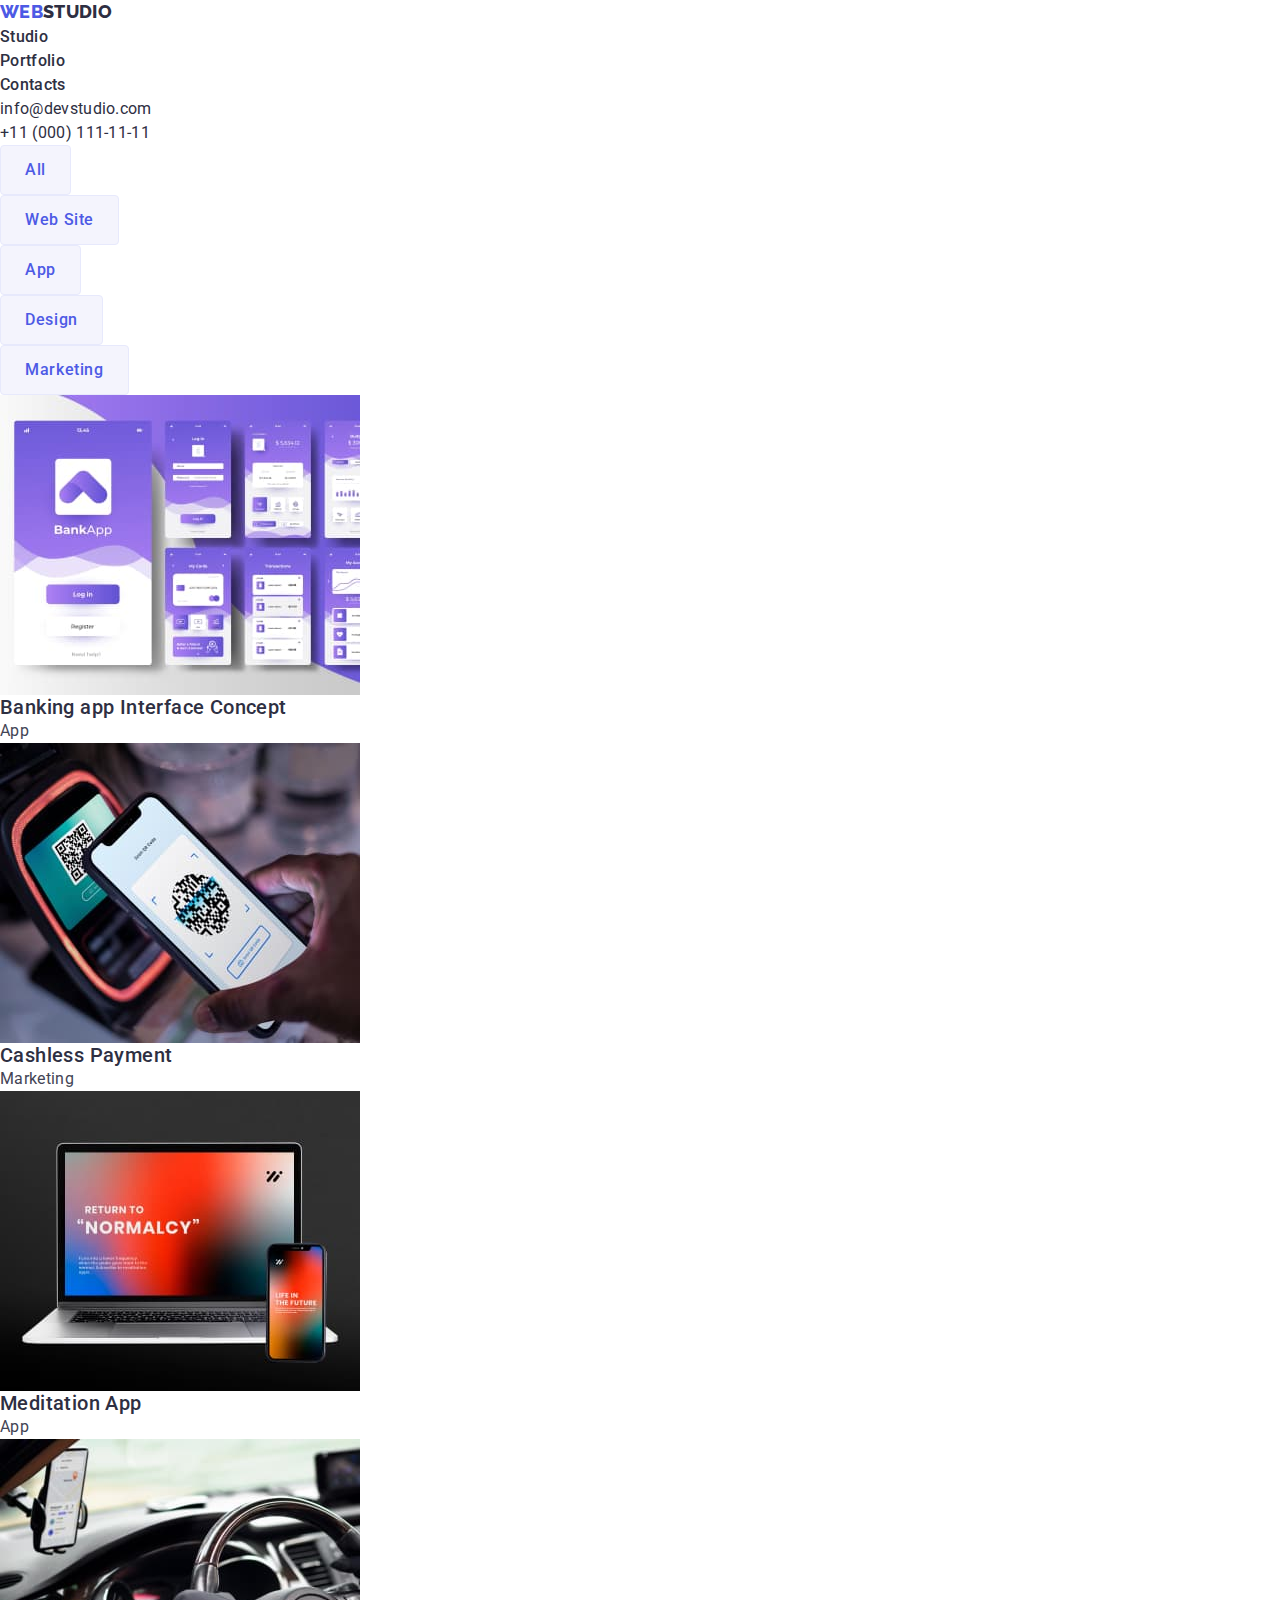
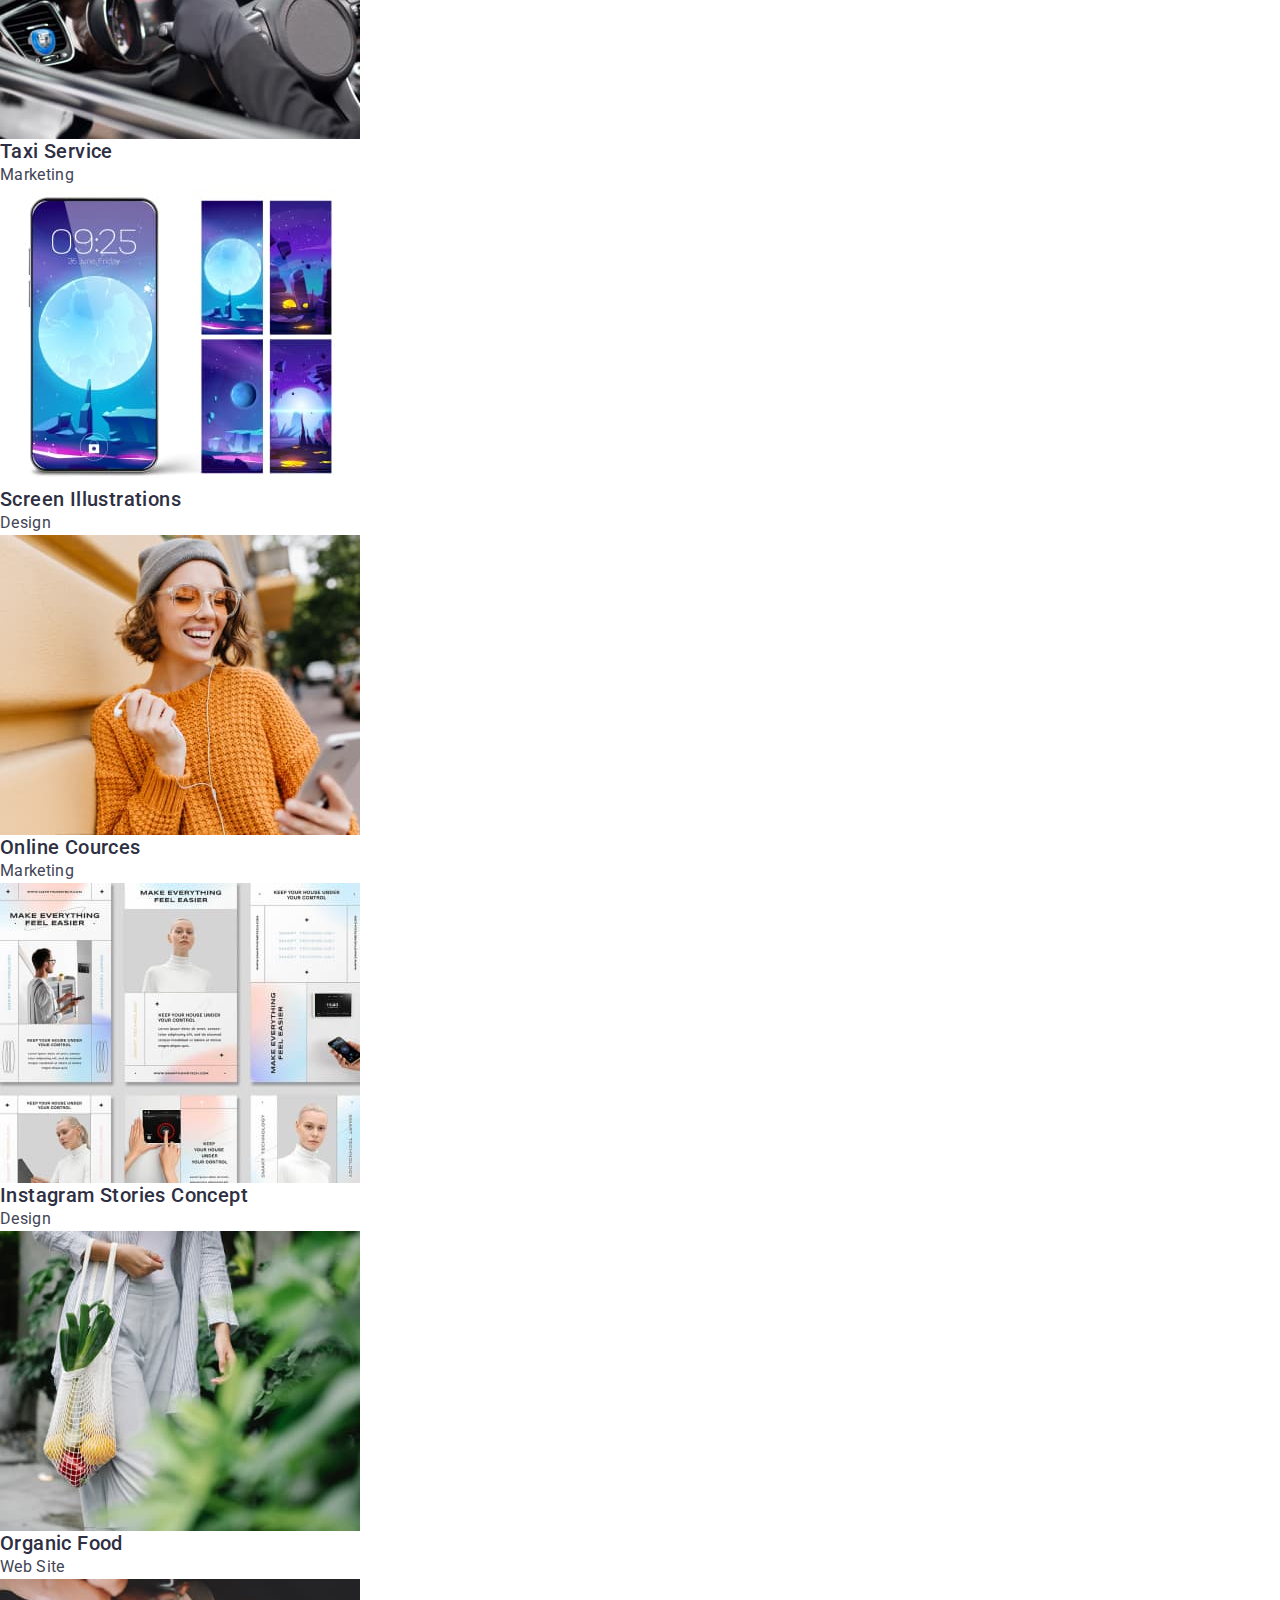
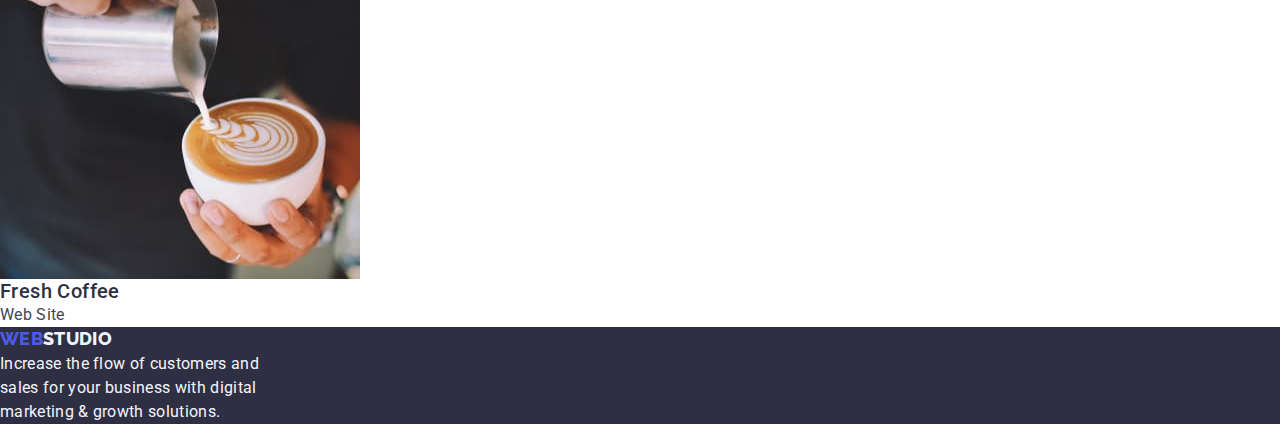
==== commit 5ffa3354: "fix" ====
--- a/portfolio.html
+++ b/portfolio.html
@@ -13,176 +13,168 @@
   <body>
     <!-- header section-->
     <header class="header">
-      <div class="header-container">
-        <nav class="nav">
-          <a
-            class="nav-logo"
-            href="https://luciiifr.github.io/goit-markup-hw-02"
-            ><span class="nav-logo-span">WEB</span>STUDIO</a
-          >
-          <ul class="nav-list">
-            <li class="nav-list-item">
-              <a
-                class="nav-link"
-                href="https://luciiifr.github.io/goit-markup-hw-02"
-                >Studio</a
-              >
-            </li>
-            <li class="nav-list-item">
-              <a class="nav-link" href="./portfolio">Portfolio</a>
-            </li>
-            <li class="nav-list-item">
-              <a class="nav-link" href="/">Contacts</a>
-            </li>
-          </ul>
-        </nav>
-        <address class="address">
-          <ul class="address-list">
-            <li class="address-list-item">
-              <a class="address-link" href="mailto:info@devstudio.com"
-                >info@devstudio.com</a
-              >
-            </li>
-            <li class="address-list-item">
-              <a class="address-link" href="tel:+110001111111"
-                >+11 (000) 111-11-11</a
-              >
-            </li>
-          </ul>
-        </address>
-      </div>
+      <nav class="nav">
+        <a class="nav-logo" href="https://luciiifr.github.io/goit-markup-hw-02"
+          ><span class="nav-logo-span">WEB</span>STUDIO</a
+        >
+        <ul class="nav-list">
+          <li class="nav-list-item">
+            <a
+              class="nav-link"
+              href="https://luciiifr.github.io/goit-markup-hw-02"
+              >Studio</a
+            >
+          </li>
+          <li class="nav-list-item">
+            <a class="nav-link" href="./portfolio">Portfolio</a>
+          </li>
+          <li class="nav-list-item">
+            <a class="nav-link" href="/">Contacts</a>
+          </li>
+        </ul>
+      </nav>
+      <address class="address">
+        <ul class="address-list">
+          <li class="address-list-item">
+            <a class="address-link" href="mailto:info@devstudio.com"
+              >info@devstudio.com</a
+            >
+          </li>
+          <li class="address-list-item">
+            <a class="address-link" href="tel:+110001111111"
+              >+11 (000) 111-11-11</a
+            >
+          </li>
+        </ul>
+      </address>
     </header>
     <main>
       <!-- filter section -->
       <section class="filter">
-        <div class="container">
-          <h2 hidden></h2>
-          <ul class="filter-list">
-            <li class="filter-list-item">
-              <button class="filter-item-button">All</button>
-            </li>
-            <li class="filter-list-item">
-              <button class="filter-item-button">Web Site</button>
-            </li>
-            <li class="filter-list-item">
-              <button class="filter-item-button">App</button>
-            </li>
-            <li class="filter-list-item">
-              <button class="filter-item-button">Design</button>
-            </li>
-            <li class="filter-list-item">
-              <button class="filter-item-button">Marketing</button>
-            </li>
-          </ul>
-        </div>
+        <h2 hidden></h2>
+        <ul class="filter-list">
+          <li class="filter-list-item">
+            <button class="filter-item-button">All</button>
+          </li>
+          <li class="filter-list-item">
+            <button class="filter-item-button">Web Site</button>
+          </li>
+          <li class="filter-list-item">
+            <button class="filter-item-button">App</button>
+          </li>
+          <li class="filter-list-item">
+            <button class="filter-item-button">Design</button>
+          </li>
+          <li class="filter-list-item">
+            <button class="filter-item-button">Marketing</button>
+          </li>
+        </ul>
       </section>
       <!-- portfolios section -->
       <section class="portfolio">
-        <div class="container">
-          <ul class="portfolio-list">
-            <li class="portfolio-list-item">
-              <img
-                class="portfolio-item-image"
-                src="images/project-card-01.jpg"
-                alt="Banking app Interface Concept"
-                width="360"
-                height="300"
-              />
-              <h3 class="portfolio-item-heading">
-                Banking app Interface Concept
-              </h3>
-              <p class="portfolio-item-description">App</p>
-            </li>
-            <li class="portfolio-list-item">
-              <img
-                class="portfolio-item-image"
-                src="images/project-card-02.jpg"
-                alt="Cashless Payment"
-                width="360"
-                height="300"
-              />
-              <h3 class="portfolio-item-heading">Cashless Payment</h3>
-              <p class="portfolio-item-description">Marketing</p>
-            </li>
-            <li class="portfolio-list-item">
-              <img
-                class="portfolio-item-image"
-                src="images/project-card-03.jpg"
-                alt="Meditaion App"
-                width="360"
-                height="300"
-              />
-              <h3 class="portfolio-item-heading">Meditation App</h3>
-              <p class="portfolio-item-description">App</p>
-            </li>
-            <li class="portfolio-list-item">
-              <img
-                class="portfolio-item-image"
-                src="images/project-card-04.jpg"
-                alt="Taxi Service"
-                width="360"
-                height="300"
-              />
-              <h3 class="portfolio-item-heading">Taxi Service</h3>
-              <p class="portfolio-item-description">Marketing</p>
-            </li>
-            <li class="portfolio-list-item">
-              <img
-                class="portfolio-item-image"
-                src="images/project-card-05.jpg"
-                alt="Screen Illustrations"
-                width="360"
-                height="300"
-              />
-              <h3 class="portfolio-item-heading">Screen Illustrations</h3>
-              <p class="portfolio-item-description">Design</p>
-            </li>
-            <li class="portfolio-list-item">
-              <img
-                class="portfolio-item-image"
-                src="images/project-card-06.jpg"
-                alt="Online Cources"
-                width="360"
-                height="300"
-              />
-              <h3 class="portfolio-item-heading">Online Cources</h3>
-              <p class="portfolio-item-description">Marketing</p>
-            </li>
-            <li class="portfolio-list-item">
-              <img
-                class="portfolio-item-image"
-                src="images/project-card-07.jpg"
-                alt="Instagram Stories Concept"
-                width="360"
-                height="300"
-              />
-              <h3 class="portfolio-item-heading">Instagram Stories Concept</h3>
-              <p class="portfolio-item-description">Design</p>
-            </li>
-            <li class="portfolio-list-item">
-              <img
-                class="portfolio-item-image"
-                src="images/project-card-08.jpg"
-                alt="Organic Food"
-                width="360"
-                height="300"
-              />
-              <h3 class="portfolio-item-heading">Organic Food</h3>
-              <p class="portfolio-item-description">Web Site</p>
-            </li>
-            <li class="portfolio-list-item">
-              <img
-                class="portfolio-item-image"
-                src="images/project-card-09.jpg"
-                alt="Fresh Coffee"
-                width="360"
-                height="300"
-              />
-              <h3 class="portfolio-item-heading">Fresh Coffee</h3>
-              <p class="portfolio-item-description">Web Site</p>
-            </li>
-          </ul>
-        </div>
+        <ul class="portfolio-list">
+          <li class="portfolio-list-item">
+            <img
+              class="portfolio-item-image"
+              src="images/project-card-01.jpg"
+              alt="Banking app Interface Concept"
+              width="360"
+              height="300"
+            />
+            <h3 class="portfolio-item-heading">
+              Banking app Interface Concept
+            </h3>
+            <p class="portfolio-item-description">App</p>
+          </li>
+          <li class="portfolio-list-item">
+            <img
+              class="portfolio-item-image"
+              src="images/project-card-02.jpg"
+              alt="Cashless Payment"
+              width="360"
+              height="300"
+            />
+            <h3 class="portfolio-item-heading">Cashless Payment</h3>
+            <p class="portfolio-item-description">Marketing</p>
+          </li>
+          <li class="portfolio-list-item">
+            <img
+              class="portfolio-item-image"
+              src="images/project-card-03.jpg"
+              alt="Meditaion App"
+              width="360"
+              height="300"
+            />
+            <h3 class="portfolio-item-heading">Meditation App</h3>
+            <p class="portfolio-item-description">App</p>
+          </li>
+          <li class="portfolio-list-item">
+            <img
+              class="portfolio-item-image"
+              src="images/project-card-04.jpg"
+              alt="Taxi Service"
+              width="360"
+              height="300"
+            />
+            <h3 class="portfolio-item-heading">Taxi Service</h3>
+            <p class="portfolio-item-description">Marketing</p>
+          </li>
+          <li class="portfolio-list-item">
+            <img
+              class="portfolio-item-image"
+              src="images/project-card-05.jpg"
+              alt="Screen Illustrations"
+              width="360"
+              height="300"
+            />
+            <h3 class="portfolio-item-heading">Screen Illustrations</h3>
+            <p class="portfolio-item-description">Design</p>
+          </li>
+          <li class="portfolio-list-item">
+            <img
+              class="portfolio-item-image"
+              src="images/project-card-06.jpg"
+              alt="Online Cources"
+              width="360"
+              height="300"
+            />
+            <h3 class="portfolio-item-heading">Online Cources</h3>
+            <p class="portfolio-item-description">Marketing</p>
+          </li>
+          <li class="portfolio-list-item">
+            <img
+              class="portfolio-item-image"
+              src="images/project-card-07.jpg"
+              alt="Instagram Stories Concept"
+              width="360"
+              height="300"
+            />
+            <h3 class="portfolio-item-heading">Instagram Stories Concept</h3>
+            <p class="portfolio-item-description">Design</p>
+          </li>
+          <li class="portfolio-list-item">
+            <img
+              class="portfolio-item-image"
+              src="images/project-card-08.jpg"
+              alt="Organic Food"
+              width="360"
+              height="300"
+            />
+            <h3 class="portfolio-item-heading">Organic Food</h3>
+            <p class="portfolio-item-description">Web Site</p>
+          </li>
+          <li class="portfolio-list-item">
+            <img
+              class="portfolio-item-image"
+              src="images/project-card-09.jpg"
+              alt="Fresh Coffee"
+              width="360"
+              height="300"
+            />
+            <h3 class="portfolio-item-heading">Fresh Coffee</h3>
+            <p class="portfolio-item-description">Web Site</p>
+          </li>
+        </ul>
       </section>
     </main>
     <!-- footer section -->
--- a/css/styles.css
+++ b/css/styles.css
@@ -47,30 +47,7 @@
   --iris-color: #4d5ae5;
   --ocean-color: #404bbf;
 }
-
-/* section containers */
-.header {
-  border-bottom: 1px solid var(--cornflower-color);
-}
-.header-container {
-  width: 1158px;
-  padding: 24px 15px;
-  margin: auto;
-  display: flex;
-  align-items: center;
-}
-
-.container {
-  width: 1158px;
-  padding: 0 15px;
-  margin: auto;
-}
-
 /* WEBSTUDIO logo link */
-.nav {
-  display: flex;
-}
-
 .nav-logo {
   color: var(--navyblue-color);
   font-family: 'Raleway';
@@ -84,46 +61,38 @@
 }
 
 /* navigation links */
+.nav {
+  display: inline-block;
+}
+
+.nav-link {
+  color: var(--navyblue-color);
+  font-weight: 500;
+  line-height: 24px;
+  letter-spacing: 0.32px;
+}
+
 .nav-list {
   list-style: none;
-  color: var(--navyblue-color);
-  font-weight: 500;
-  line-height: 24px;
-  display: inline-flex;
-  column-gap: 40px;
-  margin: 0 332px 0 76px;
-}
-
-.nav-list-item:hover {
-  color: var(--ocean-color);
 }
 
 /* address links */
-.address-list {
-  list-style: none;
-  color: var(--slate-color);
-  font-family: 'roboto';
+.address-link {
+  color: var(--color-slate);
+  text-decoration: none;
+  font-family: 'roboto', sans-serif;
+  font-size: 16px;
   font-style: normal;
-  display: inline-flex;
-  column-gap: 40px;
-}
-
-.address-list-item:hover {
+}
+
+.nav-link:hover,
+.address-link:hover {
   color: var(--ocean-color);
 }
 
 /* hero section */
 .hero {
   background-color: var(--navyblue-color);
-}
-
-.hero-container-content {
-  margin: 0 315px;
-  display: inline-flex;
-  flex-direction: column;
-  align-items: center;
-  padding-top: 188px;
-  padding-bottom: 188px;
 }
 
 .hero-heading {
@@ -144,22 +113,17 @@
   letter-spacing: 0.64px;
   border-radius: 4px;
   border: 0;
-  box-shadow: 0px 4px 4px 0px rgba(0, 0, 0, 0.15);
   padding: 16px 32px;
 }
 
 .hero-button:hover {
   background-color: var(--ocean-color);
+  box-shadow: 0px 4px 4px 0px rgba(0, 0, 0, 0.15);
 }
 
 /* about section */
-.about {
-  margin: 120px 0;
-}
 .about-list {
   list-style: none;
-  display: flex;
-  column-gap: 24px;
 }
 
 .about-heading {
@@ -177,10 +141,6 @@
 }
 
 /* service section */
-.service {
-  margin: 120px 0;
-}
-
 .service-heading {
   text-align: center;
   font-size: 36px;
@@ -192,10 +152,6 @@
 
 .service-list {
   list-style: none;
-  display: flex;
-  align-items: flex-start;
-  column-gap: 24px;
-  margin: 72px 0px;
 }
 
 /* team section */
@@ -215,17 +171,6 @@
 
 .team-list {
   list-style: none;
-  display: flex;
-  column-gap: 24px;
-  margin-top: 72px;
-}
-
-.team-card {
-  background-color: var(--white-color);
-  border-radius: 0px 0px 4px 4px;
-  box-shadow: 0px 2px 1px 0px rgba(46, 47, 66, 0.08),
-    0px 1px 1px 0px rgba(46, 47, 66, 0.16),
-    0px 1px 6px 0px rgba(46, 47, 66, 0.08);
 }
 
 .team-card-content {
@@ -251,10 +196,6 @@
 /* footer section */
 .footer {
   background-color: var(--navyblue-color);
-}
-
-.footer-container-content {
-  padding: 101.5px 0 100px 0;
 }
 
 .footer-logo {
@@ -272,7 +213,6 @@
 
 .footer-description {
   color: var(--cloud-color);
-  padding-top: 17.5px;
 }
 
 /* portfolio.html */
@@ -280,10 +220,6 @@
 /* filter section */
 .filter-list {
   list-style: none;
-  display: flex;
-  column-gap: 24px;
-  justify-content: center;
-  margin: 96px 0 72px 0;
 }
 
 .filter-item-button {
@@ -303,16 +239,14 @@
   cursor: pointer;
   background-color: var(--ocean-color);
   color: var(--white-color);
+  border: 0px;
+  box-shadow: 0px 2px 2px 0px rgba(0, 0, 0, 0.12),
+    0px 2px 1px 0px rgba(0, 0, 0, 0.08), 0px 3px 1px 0px rgba(0, 0, 0, 0.1);
 }
 
 /* portfolios section */
 .portfolio-list {
   list-style: none;
-  display: flex;
-  flex-wrap: wrap;
-  column-gap: 24px;
-  row-gap: 48px;
-  margin-bottom: 120px;
 }
 
 .portfolio-item-heading {
@@ -320,18 +254,6 @@
   font-weight: 500;
   line-height: 24px;
   letter-spacing: 0.4px;
-  margin: 32px 0 8px 16px;
-}
-
-.portfolio-list-item {
-  display: flex;
-  width: 360px;
-  height: 420px;
-  flex-direction: column;
-  align-items: flex-start;
-  flex-shrink: 0;
-  background-color: var(--white-color);
-  border: 1px solid var(--cornflower-color);
 }
 
 .portfolio-item-description {
@@ -339,5 +261,4 @@
   font-size: 16px;
   line-height: 24px;
   letter-spacing: 0.32px;
-  margin: 0 0 8px 16px;
-}
+}
